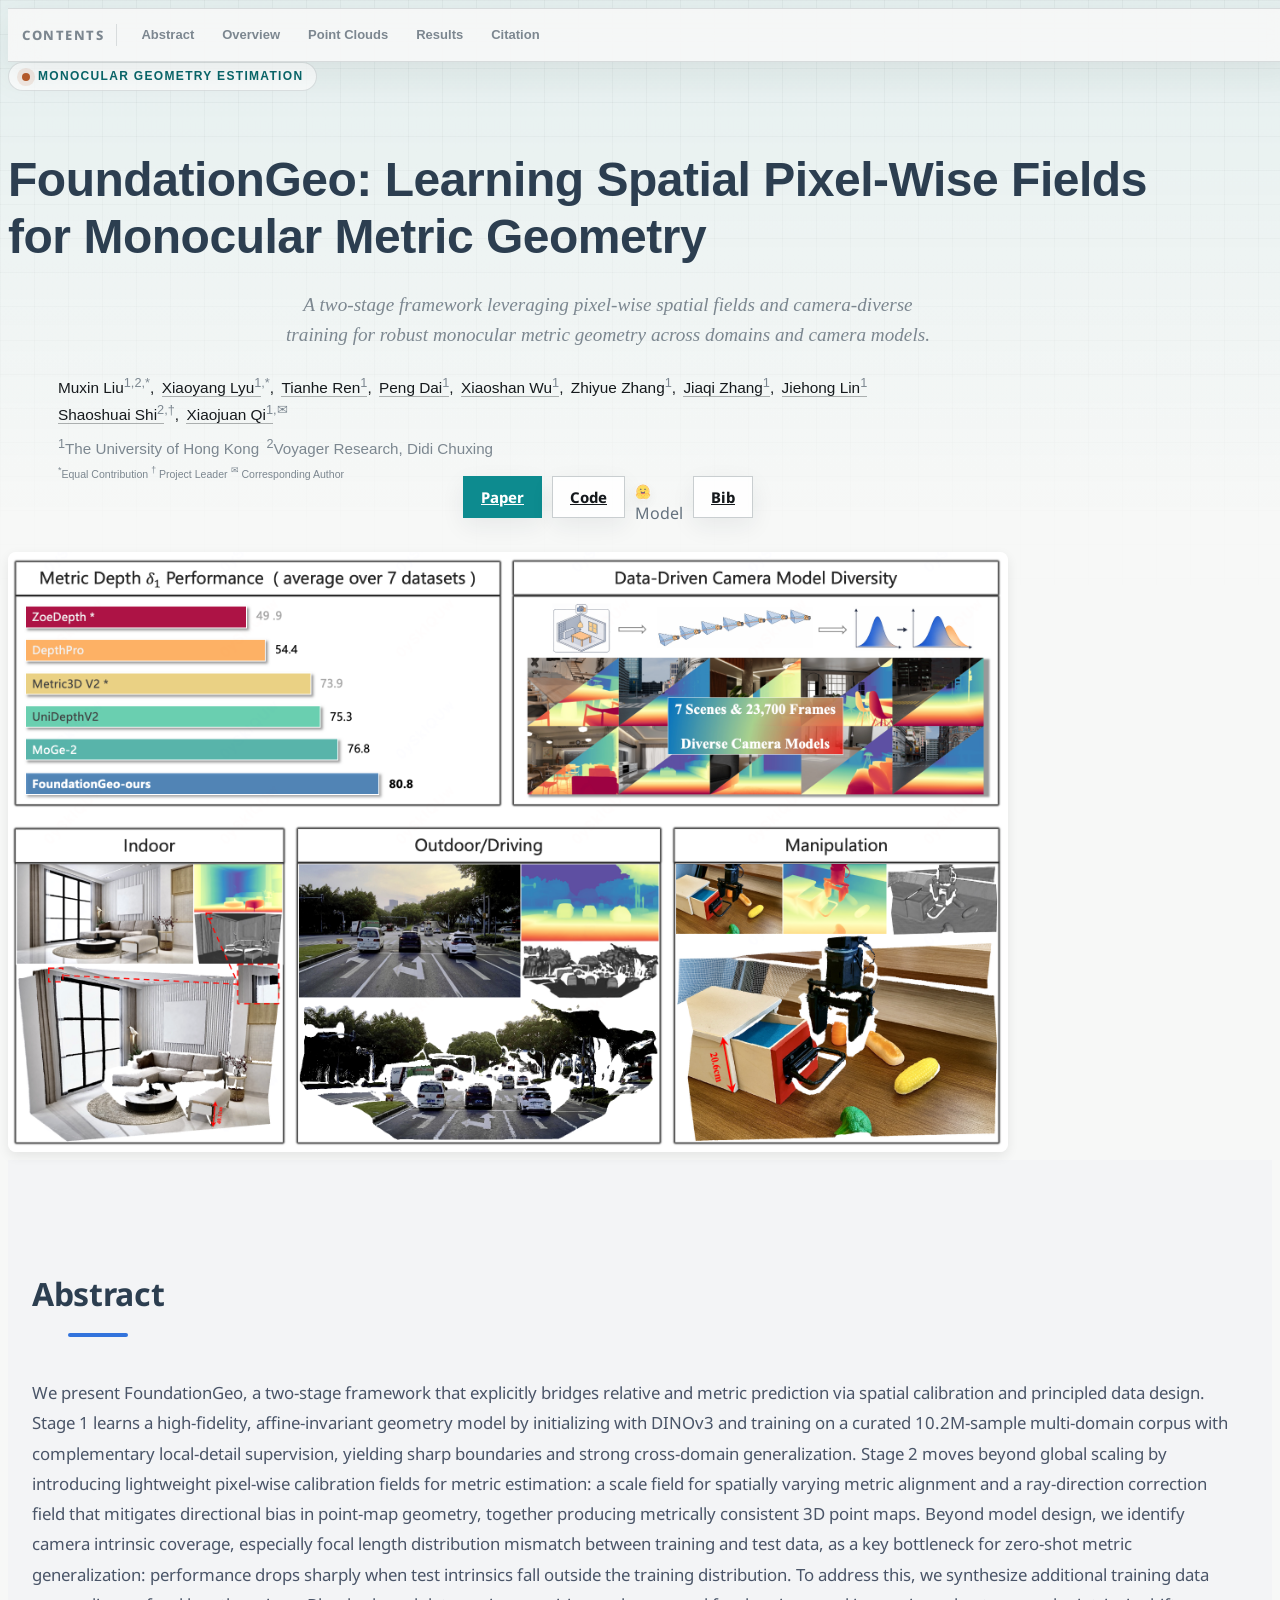
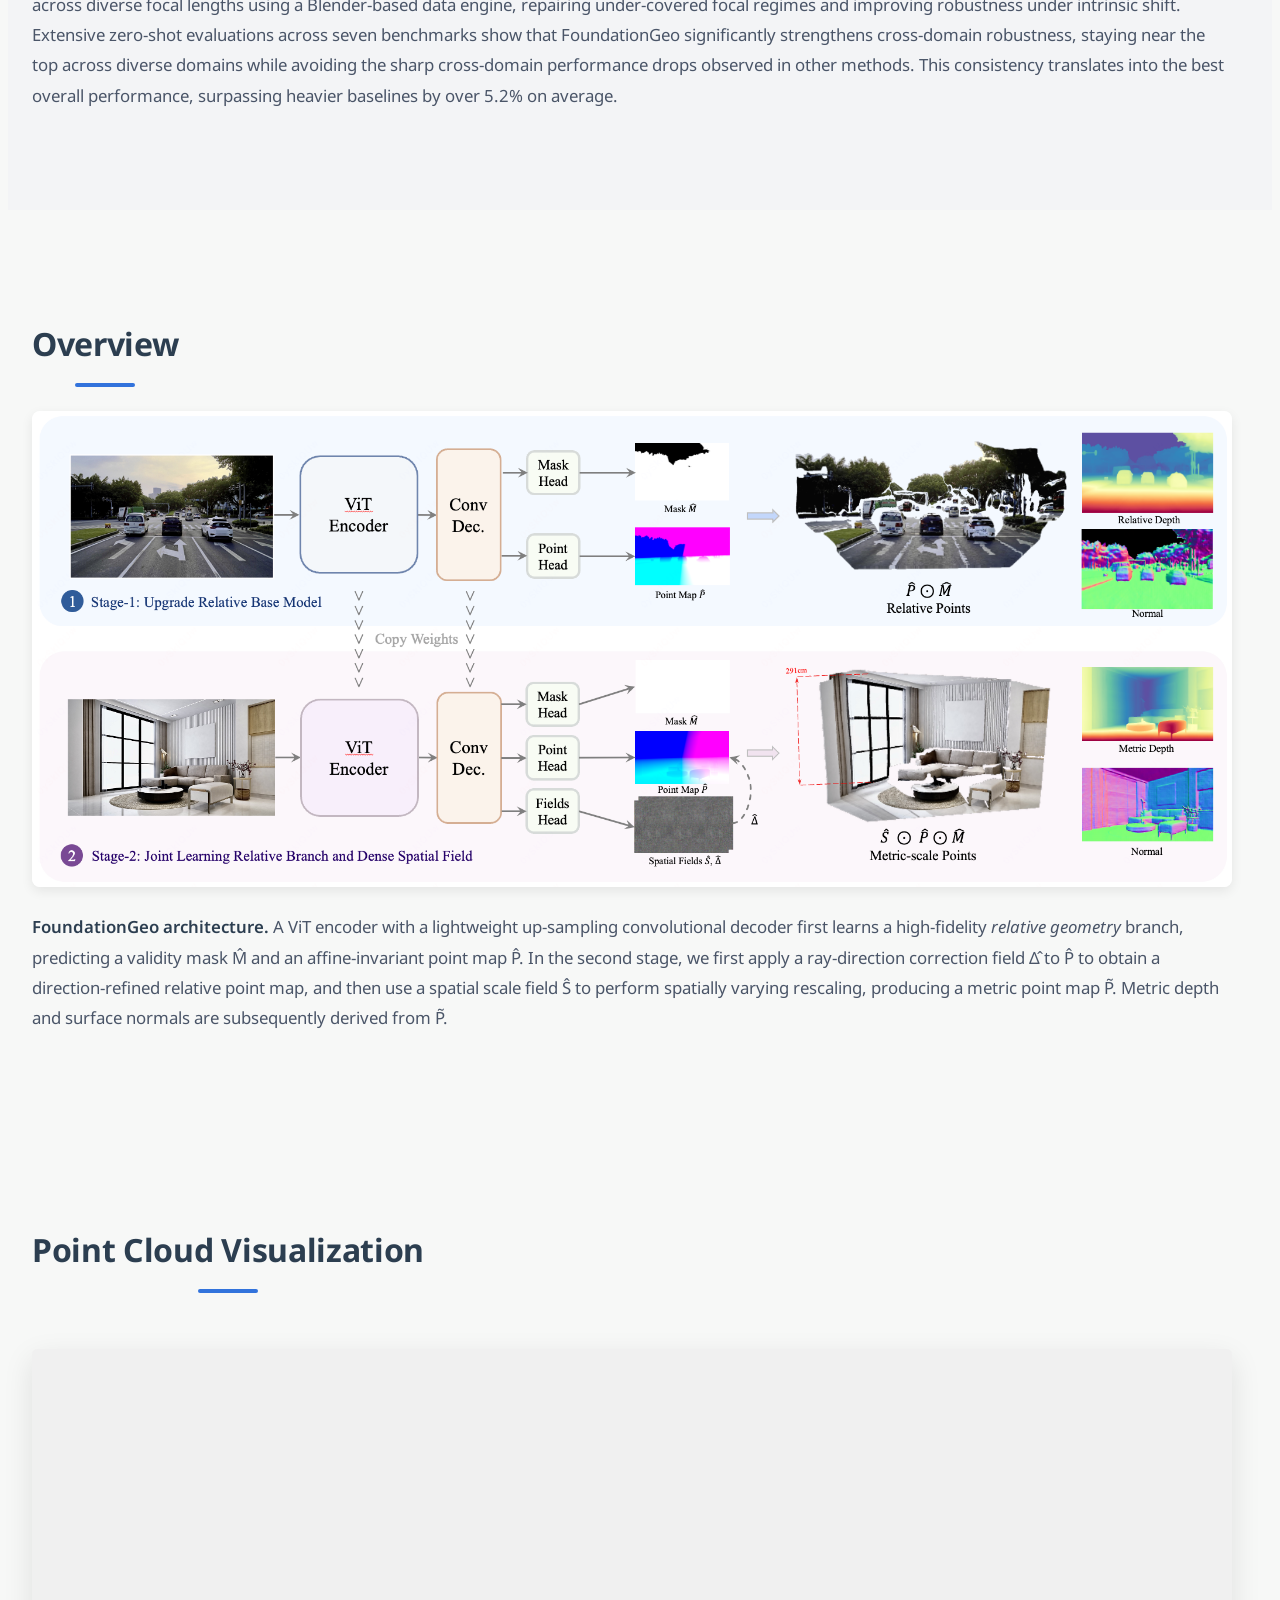
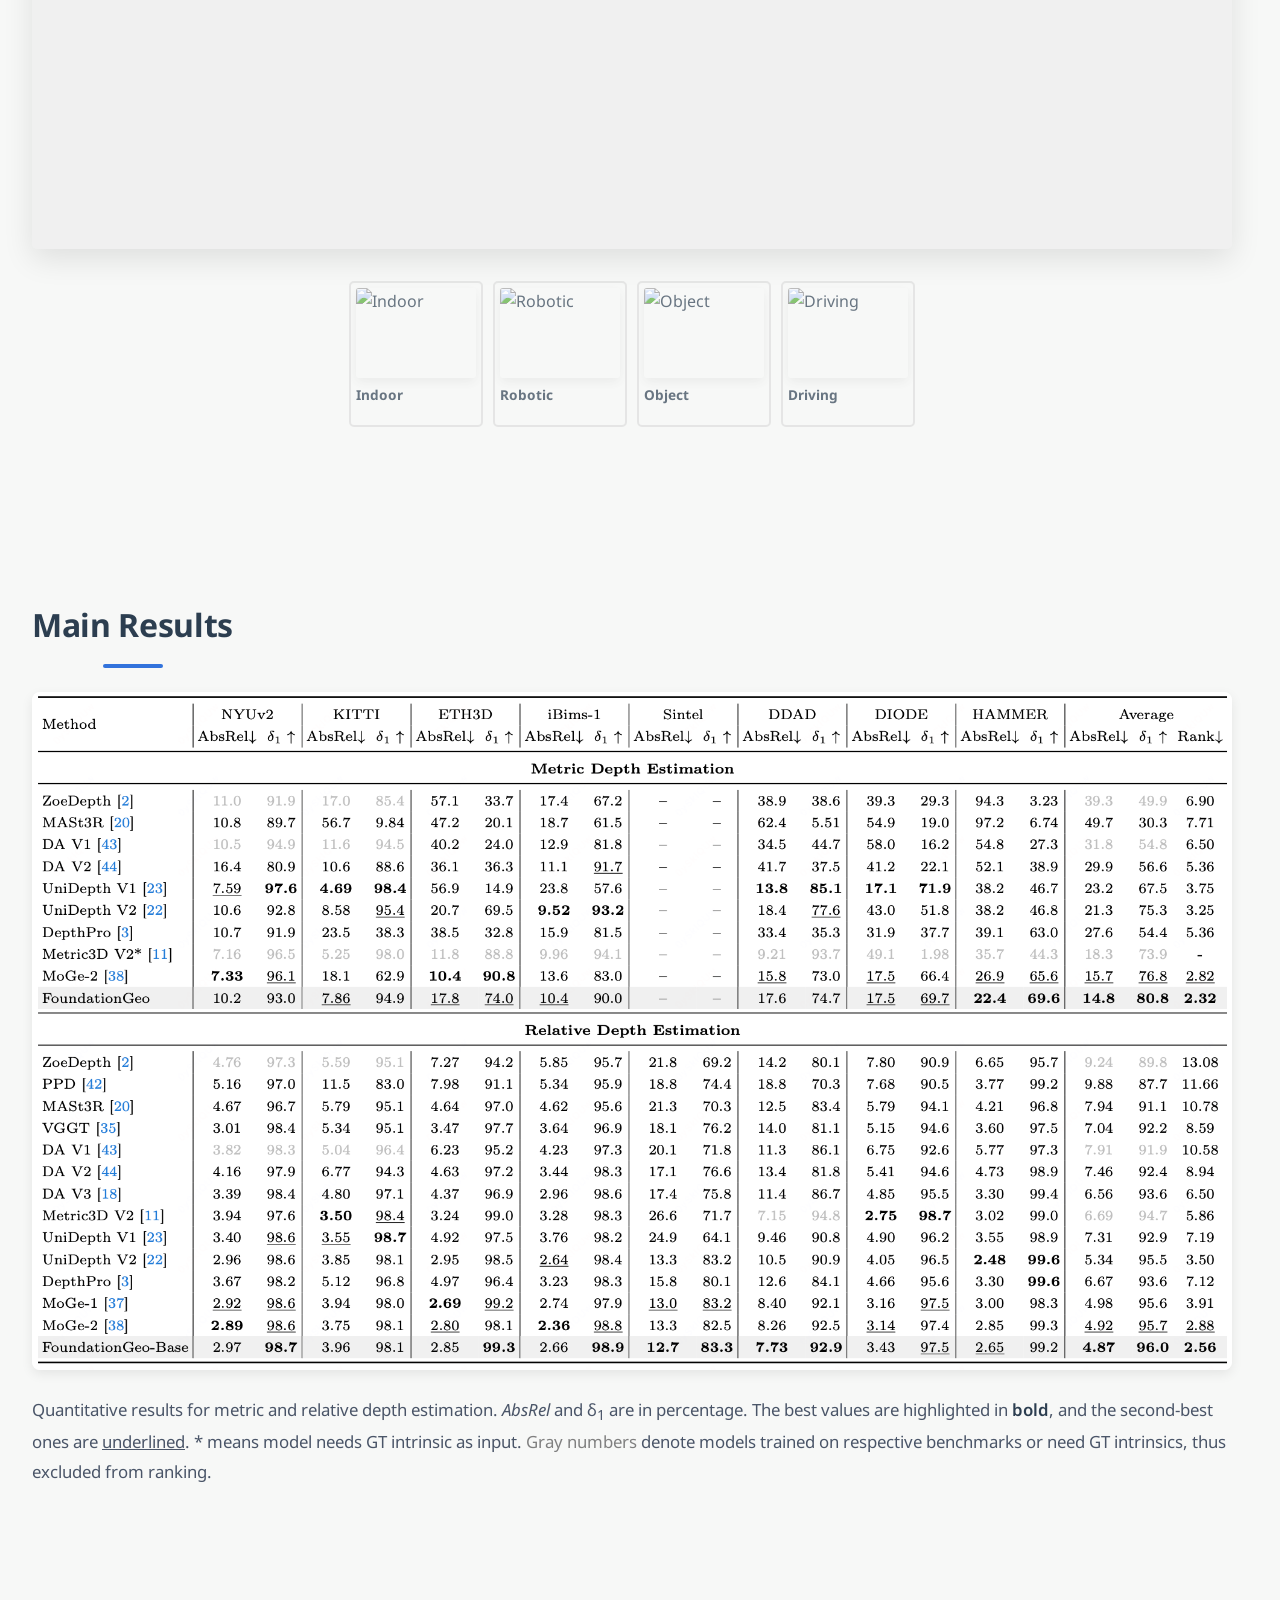
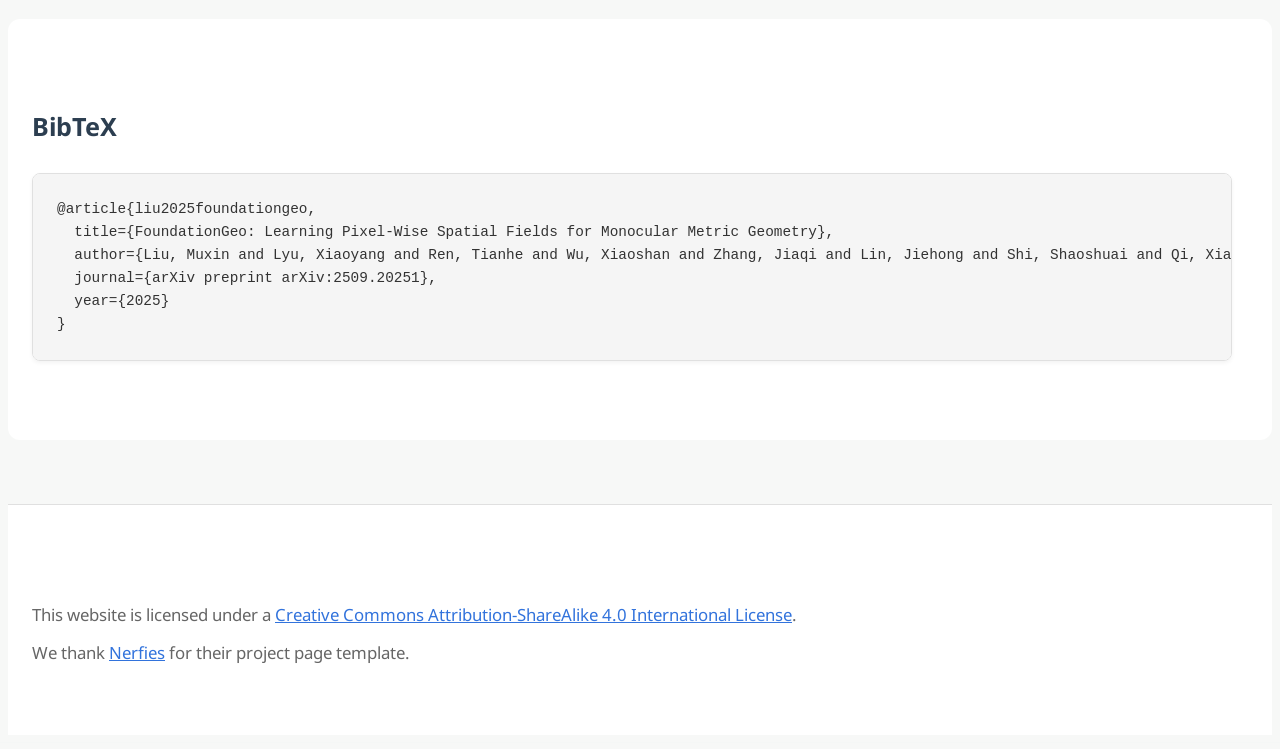
==== index.html @ 6b323109 "update" ====
<!DOCTYPE html>
<html>
<head>
  <meta charset="utf-8">
  <!-- Meta tags for social media banners, these should be filled in appropriatly as they are your "business card" -->
  <!-- Replace the content tag with appropriate information -->
  <meta name="description" content="A two-stage framework leveraging pixel-wise spatial fields and camera-diverse training for robust monocular metric geometry across domains and camera models.">
  <meta property="og:title" content="FoundationGeo: Learning Spatial Pixel-Wise Fields for Monocular Metric Geometry"/>
  <meta property="og:description" content="A two-stage framework leveraging pixel-wise spatial fields and camera-diverse training for robust monocular metric geometry across domains and camera models."/>
  <!-- Path to banner image, should be in the path listed below. Optimal dimenssions are 1200X630-->
  <meta property="og:image" content="static/images/Teaser.png" />
  <meta property="og:image:width" content="1200"/>
  <meta property="og:image:height" content="630"/>


  <meta name="twitter:title" content="FoundationGeo">
  <meta name="twitter:description" content="A two-stage framework leveraging pixel-wise spatial fields and camera-diverse training for robust monocular metric geometry across domains and camera models.">
  <!-- Path to banner image, should be in the path listed below. Optimal dimenssions are 1200X600-->
  <meta name="twitter:image" content="static/images/Teaser.png">
  <meta name="twitter:card" content="summary_large_image">
  <!-- Keywords for your paper to be indexed by-->
  <meta name="keywords" content="FoundationGeo, monocular metric geometry, metric depth, point map, spatial fields, 3D vision">
  <meta name="viewport" content="width=device-width, initial-scale=1">


  <title>FoundationGeo: Learning Spatial Pixel-Wise Fields for Monocular Metric Geometry</title>
  <!-- <link rel="icon" type="image/x-icon" href="static/images/favicon.ico"> -->
  <link href="https://fonts.googleapis.com/css?family=Google+Sans|Noto+Sans|Castoro"
  rel="stylesheet">

  <link rel="stylesheet" href="static/css/bulma.min.css">
  <link rel="stylesheet" href="static/css/bulma-carousel.min.css">
  <link rel="stylesheet" href="static/css/bulma-slider.min.css">
  <link rel="stylesheet" href="static/css/fontawesome.all.min.css">
  <link rel="stylesheet"
  href="https://cdn.jsdelivr.net/gh/jpswalsh/academicons@1/css/academicons.min.css">
  <link rel="stylesheet" href="static/css/index.css">

  <script src="https://ajax.googleapis.com/ajax/libs/jquery/3.5.1/jquery.min.js"></script>
  <script src="https://documentcloud.adobe.com/view-sdk/main.js"></script>
  <script defer src="static/js/fontawesome.all.min.js"></script>
  <script src="static/js/bulma-carousel.min.js"></script>
  <script src="static/js/bulma-slider.min.js"></script>
  <script src="https://cdnjs.cloudflare.com/ajax/libs/three.js/r128/three.min.js"></script>
  <script src="https://cdn.jsdelivr.net/npm/three@0.128.0/examples/js/loaders/PLYLoader.js"></script>
  <script src="https://cdn.jsdelivr.net/npm/three@0.128.0/examples/js/controls/OrbitControls.js"></script>
  <script src="static/js/index.js"></script>
</head>
<body>

  <nav class="toc" aria-label="Contents">
    <strong>Contents</strong>
    <a href="#abstract">Abstract</a>
    <a href="#overview">Overview</a>
    <a href="#pointclouds">Point Clouds</a>
    <a href="#results">Results</a>
    <a href="#BibTeX">Citation</a>
  </nav>


  <section class="hero">
    <div class="hero-body">
      <div class="container is-max-desktop">
        <div class="columns is-centered">
          <div class="column has-text-centered">
            <span class="venue-badge">Monocular Geometry Estimation</span>
            <h1 class="title is-1 publication-title">FoundationGeo: Learning Spatial Pixel-Wise Fields for Monocular Metric Geometry</h1>
            <p class="publication-tagline">A two-stage framework leveraging pixel-wise spatial fields and camera-diverse training for robust monocular metric geometry across domains and camera models.</p>
            <!-- <h1 class="title is-2 publication-title">[TPAMI]</h1> -->
            <div class="is-size-5 publication-authors">
              <!-- Paper authors -->
              <span class="author-block">
                Muxin Liu<sup>1,2</sup><sup>,*</sup>,
              </span>
              <span class="author-block">
                <a href="https://shawlyu.github.io" target="_blank">Xiaoyang Lyu<sup>1</sup></a><sup>,*</sup>,
              </span>
              <span class="author-block">
                <a href="https://rentainhe.github.io" target="_blank">Tianhe Ren<sup>1</sup></a>,
              </span>
              <span class="author-block">
                <a href="https://daipengwa.github.io" target="_blank">Peng Dai<sup>1</sup></a>,
              </span>
              <span class="author-block">
                <a href="https://scholar.google.com/citations?user=9nsSKpsAAAAJ&hl=en" target="_blank">Xiaoshan Wu<sup>1</sup></a>,
              </span>
              <span class="author-block">
                Zhiyue Zhang<sup>1</sup>,
              </span>
              <span class="author-block">
                <a href="https://scholar.google.com/citations?user=V1zSNIYAAAAJ&hl=en" target="_blank">Jiaqi Zhang<sup>1</sup></a>,
              </span>
              <span class="author-block">
                <a href="https://jiehonglin.github.io" target="_blank">Jiehong Lin<sup>1</sup></a>
              </span>
              <br>
              <span class="author-block">
                <a href="https://shishaoshuai.com" target="_blank">Shaoshuai Shi<sup>2</sup></a><sup>,†</sup>,
              </span>
              <span class="author-block">
                <a href="https://xjqi.github.io" target="_blank">Xiaojuan Qi<sup>1</sup></a><sup>,✉</sup>
              </span>
            </div>

            <div class="is-size-5 publication-authors publication-affiliations">
              <span class="author-block"><sup>1</sup>The University of Hong Kong</span>
              <span class="author-block"><sup>2</sup>Voyager Research, Didi Chuxing</span>
              <!-- <br>Conferance name and year</span> -->
              <span class="eql-cntrb"><small><br><sup>*</sup>Equal Contribution <sup>†</sup> Project Leader <sup>✉</sup> Corresponding Author </small></span>
            </div>
                  
            <!-- Arxiv PDF link -->
            <div class="column has-text-centered">
              <div class="publication-links">
                <span class="link-block">
                  <a href="FoundationGeo.pdf" target="_blank"
                  class="external-link button is-normal is-rounded paper-link">
                    <span class="icon">
                      <i class="fas fa-file-pdf"></i>
                    </span>
                    <span>Paper</span>
                  </a>
                </span>

                <span class="link-block">
                  <a href="https://github.com/mx-liu6/FoundationGeo" target="_blank"
                  class="external-link button is-normal is-rounded">
                    <span class="icon">
                      <i class="fab fa-github"></i>
                    </span>
                    <span>Code</span>
                  </a>
                </span>

                <span class="link-block">
                  <span class="external-link button is-normal is-rounded is-disabled" aria-disabled="true">
                    <span class="icon">
                      <img src="static/images/huggingface_logo-noborder.svg" alt="" aria-hidden="true">
                    </span>
                    <span>Model</span>
                  </span>
                </span>

                <span class="link-block">
                  <a href="#BibTeX"
                  class="external-link button is-normal is-rounded">
                    <span class="icon">
                      <i class="fas fa-quote-right"></i>
                    </span>
                    <span>Bib</span>
                  </a>
                </span>
              </div>
            </div>
            
            <!-- Teaser Image -->
            <div style="margin-top: 1.5rem;">
              <img src="static/images/Teaser.png" alt="FoundationGeo Teaser" style="width: 100%; max-width: 1000px; margin: 0 auto;"/>
            </div>
          </div>
        </div>
      </div>
    </div>
</section>


<!-- Teaser video-->
<!--
<section class="hero teaser">
  <div class="container is-max-desktop">
    <div class="hero-body">
      <video poster="" id="tree" autoplay controls muted loop height="100%">
        <source src="static/videos/banner_video.mp4"
        type="video/mp4">
      </video>
      <h2 class="subtitle has-text-centered">
        Aliquam vitae elit ullamcorper tellus egestas pellentesque. Ut lacus tellus, maximus vel lectus at, placerat pretium mi. Maecenas dignissim tincidunt vestibulum. Sed consequat hendrerit nisl ut maximus. 
      </h2>
    </div>
  </div>
</section>
-->



<!-- Paper abstract -->
<section class="section hero is-light" id="abstract">
  <div class="container is-max-desktop">
    <div class="columns is-centered has-text-centered">
      <div class="column is-four-fifths">
        <h2 class="title is-3">Abstract</h2>
        <div class="content has-text-justified">
          <p>
          We present FoundationGeo, a two-stage framework that explicitly bridges relative and metric prediction via spatial calibration and principled data design. Stage 1 learns a high-fidelity, affine-invariant geometry model by initializing with DINOv3 and training on a curated 10.2M-sample multi-domain corpus with complementary local-detail supervision, yielding sharp boundaries and strong cross-domain generalization. Stage 2 moves beyond global scaling by introducing lightweight pixel-wise calibration fields for metric estimation: a scale field for spatially varying metric alignment and a ray-direction correction field that mitigates directional bias in point-map geometry, together producing metrically consistent 3D point maps. Beyond model design, we identify camera intrinsic coverage, especially focal length distribution mismatch between training and test data, as a key bottleneck for zero-shot metric generalization: performance drops sharply when test intrinsics fall outside the training distribution. To address this, we synthesize additional training data across diverse focal lengths using a Blender-based data engine, repairing under-covered focal regimes and improving robustness under intrinsic shift. Extensive zero-shot evaluations across seven benchmarks show that FoundationGeo significantly strengthens cross-domain robustness, staying near the top across diverse domains while avoiding the sharp cross-domain performance drops observed in other methods. This consistency translates into the best overall performance, surpassing heavier baselines by over 5.2% on average.
          </p>
        </div>
      </div>
    </div>
  </div>
</section>
<!-- End paper abstract -->

<!-- Overview -->
<section class="section hero" id="overview">
  <div class="container is-max-desktop">
    <div class="columns is-centered has-text-centered">
      <div class="column is-full">
        <h2 class="title is-3">Overview</h2>
        <img src="static/images/Structure.png" alt="Structure of FoundationGeo" style="width: 100%; max-width: 1200px;"/>
        <div class="content has-text-justified">
          <p>
            <b>FoundationGeo architecture.</b> A ViT encoder with a lightweight up-sampling convolutional decoder first learns a high-fidelity <i>relative geometry</i> branch, predicting a validity mask M̂ and an affine-invariant point map P̂. In the second stage, we first apply a ray-direction correction field Δ̂ to P̂ to obtain a direction-refined relative point map, and then use a spatial scale field Ŝ to perform spatially varying rescaling, producing a metric point map P̃. Metric depth and surface normals are subsequently derived from P̃.
          </p>
        </div>
      </div>
    </div>
  </div>
</section>
<!-- End Overview -->

<!-- Point Cloud Visualization -->
<section class="section" id="pointclouds">
  <div class="container is-max-desktop">
    <div class="columns is-centered has-text-centered">
      <div class="column is-full">
        <h2 class="title is-3">Point Cloud Visualization</h2>
        
        <!-- Main point cloud display -->
        <div style="margin-top: 2rem; margin-bottom: 2rem;">
          <div id="pointcloud-container-main" class="pointcloud-container" data-ply-path="static/pointclouds/indoor.ply" style="height: 500px; border-radius: 5px; background-color: #f0f0f0; position: relative; overflow: hidden; margin: 0 auto; max-width: 1200px;"></div>
        </div>
        
        <!-- Thumbnail selection -->
        <div class="columns is-centered" style="margin-top: 1rem;">
          <div class="column is-narrow">
            <div class="pointcloud-thumbnails" style="display: flex; gap: 10px; justify-content: center; flex-wrap: wrap;">
              <div class="thumbnail-item" data-ply="static/pointclouds/indoor.ply" data-name="Indoor" style="cursor: pointer; border: 2px solid #ddd; border-radius: 5px; padding: 5px; transition: all 0.3s;">
                <img src="static/images/indoor.jpg" alt="Indoor" style="width: 120px; height: 90px; object-fit: cover; border-radius: 3px; display: block;">
                <p class="has-text-centered mt-1" style="font-size: 0.85rem; margin-top: 5px;"><strong>Indoor</strong></p>
              </div>
              <div class="thumbnail-item" data-ply="static/pointclouds/robotic.ply" data-name="Robotic" style="cursor: pointer; border: 2px solid #ddd; border-radius: 5px; padding: 5px; transition: all 0.3s;">
                <img src="static/images/robotic.jpg" alt="Robotic" style="width: 120px; height: 90px; object-fit: cover; border-radius: 3px; display: block;">
                <p class="has-text-centered mt-1" style="font-size: 0.85rem; margin-top: 5px;"><strong>Robotic</strong></p>
              </div>
              <div class="thumbnail-item" data-ply="static/pointclouds/object.ply" data-name="Object" style="cursor: pointer; border: 2px solid #ddd; border-radius: 5px; padding: 5px; transition: all 0.3s;">
                <img src="static/images/object.jpg" alt="Object" style="width: 120px; height: 90px; object-fit: cover; border-radius: 3px; display: block;">
                <p class="has-text-centered mt-1" style="font-size: 0.85rem; margin-top: 5px;"><strong>Object</strong></p>
              </div>
              <div class="thumbnail-item" data-ply="static/pointclouds/driving.ply" data-name="Driving" style="cursor: pointer; border: 2px solid #ddd; border-radius: 5px; padding: 5px; transition: all 0.3s;">
                <img src="static/images/driving.png" alt="Driving" style="width: 120px; height: 90px; object-fit: cover; border-radius: 3px; display: block;">
                <p class="has-text-centered mt-1" style="font-size: 0.85rem; margin-top: 5px;"><strong>Driving</strong></p>
              </div>
            </div>
          </div>
        </div>
      </div>
    </div>
  </div>
</section>
<!-- End Point Cloud Visualization -->



<!-- Main Results -->
<section class="section hero" id="results">
  <div class="container is-max-desktop">
    <div class="columns is-centered has-text-centered">
      <div class="column is-full">
        <h2 class="title is-3">Main Results</h2>
        <img src="static/images/Performance.png" alt="Results" style="max-width: 1800px; width: 100%; height: auto;"/>
        <div class="content has-text-justified">
          <p>
            Quantitative results for metric and relative depth estimation. <i>AbsRel</i> and δ<sub>1</sub> are in percentage. The best values are highlighted in <b>bold</b>, and the second-best ones are <u>underlined</u>. * means model needs GT intrinsic as input. <span style="color: #808080;">Gray numbers</span> denote models trained on respective benchmarks or need GT intrinsics, thus excluded from ranking.
          </p>
        </div>
      </div>
    </div>
  </div>
</section>
<!-- Main Results -->


<!-- DiST-T video -->


<!-- <section class="section hero">
  <div class="container">
    <div class="columns is-centered has-text-centered">
      <div class="column is-four-fifths">
        <h2 class="title is-3">DiST-T: Zero-shot on Waymo</h2>
        <video poster="" id="video1" autoplay controls muted loop height="100%">
          <source src="static/videos/DiST_T_zs_waymo.mp4"
          type="video/mp4">
        </video>
        <div class="content has-text-justified">
          <p> The number of cameras and their installation positions in the Waymo dataset, as well as the image resolutions, are quite different from those in nuScenes.
          </p>
        </div>
      </div>
    </div>
  </div>
</section> -->



<!-- Paper poster -->
<!--
<section class="hero is-small is-light">
  <div class="hero-body">
    <div class="container">
      <h2 class="title">Poster</h2>

      <iframe  src="static/pdfs/sample.pdf" width="100%" height="550">
          </iframe>
        
      </div>
    </div>
  </section>
-->


<!--BibTex citation -->
<section class="section" id="BibTeX">
  <div class="container is-max-desktop content">
    <h2 class="title">BibTeX</h2>
    <pre><code>@article{liu2025foundationgeo,
  title={FoundationGeo: Learning Pixel-Wise Spatial Fields for Monocular Metric Geometry},
  author={Liu, Muxin and Lyu, Xiaoyang and Ren, Tianhe and Wu, Xiaoshan and Zhang, Jiaqi and Lin, Jiehong and Shi, Shaoshuai and Qi, Xiaojuan},
  journal={arXiv preprint arXiv:2509.20251},
  year={2025}
}</code></pre>
  </div>
</section>
<!--End BibTex citation -->

<footer class="footer">
  <div class="container">
    <div class="columns is-centered">
      <div class="column is-8">
        <div class="content has-text-centered">
          <!-- Icons -->
          <div style="margin-bottom: 1rem;">
            <a href="FoundationGeo.pdf" target="_blank" style="margin-right: 1rem; display: inline-block;">
              <i class="fas fa-file-pdf" style="font-size: 2rem; color: #000;"></i>
            </a>
            <a href="https://github.com/mx-liu6/FoundationGeo" target="_blank" style="display: inline-block;">
              <i class="fab fa-github" style="font-size: 2rem; color: #000;"></i>
            </a>
          </div>
          
          <!-- Text -->
          <p style="color: #666; margin-bottom: 0.5rem;">
            This website is licensed under a <a rel="license" href="http://creativecommons.org/licenses/by-sa/4.0/" target="_blank" style="color: #3273dc;">Creative Commons Attribution-ShareAlike 4.0 International License</a>.
          </p>
          <p style="color: #666; margin-top: 0.5rem;">
            We thank <a href="https://nerfies.github.io" target="_blank" style="color: #3273dc;">Nerfies</a> for their project page template.
          </p>
        </div>
      </div>
    </div>
  </div>
</footer>

  </body>
  </html>
---- static/css/index.css ----
/* Global Style */
* {
  scroll-behavior: smooth;
}

html {
  scroll-padding-top: 18px;
}

body {
  font-family: 'Noto Sans', sans-serif;
  background:
    linear-gradient(180deg, rgba(13, 139, 143, 0.08), transparent 520px),
    #f7f8f7;
  line-height: 1.7;
  color: #2c3e50;
}

body::before {
  content: "";
  position: fixed;
  inset: 0;
  pointer-events: none;
  background-image:
    linear-gradient(rgba(21, 25, 28, 0.035) 1px, transparent 1px),
    linear-gradient(90deg, rgba(21, 25, 28, 0.035) 1px, transparent 1px);
  background-size: 34px 34px;
  -webkit-mask-image: linear-gradient(180deg, black, transparent 620px);
  mask-image: linear-gradient(180deg, black, transparent 620px);
}

.toc {
  position: fixed;
  top: 36%;
  left: max(18px, calc(50% - 930px));
  transform: translateY(-50%);
  z-index: 30;
  width: 236px;
  padding: 18px;
  border: 1px solid rgba(37, 56, 65, 0.14);
  border-radius: 8px;
  background: rgba(247, 248, 247, 0.88);
  backdrop-filter: blur(14px);
  box-shadow: 0 12px 36px rgba(24, 45, 55, 0.08);
  transition: transform 0.22s ease, box-shadow 0.22s ease;
}

.toc:hover {
  transform: translateY(-50%) translateX(4px);
  box-shadow: 0 16px 42px rgba(24, 45, 55, 0.12);
}

.toc strong {
  display: block;
  color: #7c8790;
  font-size: 13px;
  font-weight: 800;
  text-transform: uppercase;
  letter-spacing: 0.12em;
  margin-bottom: 8px;
  padding-bottom: 8px;
  border-bottom: 1px solid rgba(37, 56, 65, 0.14);
  white-space: nowrap;
}

.toc a {
  display: block;
  padding: 7px 10px;
  border: 0;
  border-radius: 6px;
  color: #7c8790;
  font-family: 'Google Sans', sans-serif;
  font-size: 13px;
  font-weight: 650;
  line-height: 1.35;
  text-decoration: none;
  transition: transform 0.18s ease, background 0.18s ease, color 0.18s ease;
}

.toc a:hover {
  color: #09666a;
  background: rgba(13, 139, 143, 0.1);
  transform: translateX(6px);
}

/* Hero Area Enhancement */
.hero {
  background: transparent;
}

.hero-body {
  position: relative;
}

.hero.is-light {
  background: #f3f4f6;
}

/* Title Style */
.venue-badge {
    display: inline-flex;
    align-items: center;
    justify-content: center;
    gap: 8px;
    width: fit-content;
    max-width: 100%;
    margin-bottom: 1.25rem;
    padding: 6px 13px;
    border: 1px solid rgba(37, 56, 65, 0.14);
    border-radius: 999px;
    background: rgba(255, 255, 255, 0.72);
    color: #09666a;
    font-family: 'Google Sans', sans-serif;
    font-size: 12px;
    font-weight: 800;
    letter-spacing: 0.11em;
    line-height: 1.2;
    text-transform: uppercase;
    white-space: nowrap;
}

.venue-badge::before {
    content: "";
    width: 8px;
    height: 8px;
    border-radius: 50%;
    background: #b85b2b;
    box-shadow: 0 0 0 5px rgba(184, 91, 43, 0.12);
}

.publication-title {
    font-family: 'Google Sans', sans-serif;
    font-weight: 700;
    letter-spacing: -0.02em;
    color: #000000;
    margin-bottom: 0.8rem;
    line-height: 1.2;
}

.publication-tagline {
  display: block;
  max-width: 760px;
  margin: 0 auto 1.5rem;
  padding: 0 0.5rem;
  color: #7c8790;
  font-family: Georgia, 'Times New Roman', serif;
  font-size: clamp(1rem, 1.8vw, 1.2rem);
  font-style: italic;
  line-height: 1.55;
  text-align: center;
  text-wrap: balance;
}

/* Author Style */
.publication-authors {
    font-family: 'Google Sans', sans-serif;
    color: #15191c;
    max-width: 1100px;
    margin: 0 auto;
    font-size: 0.96rem;
    line-height: 1.55;
}

.publication-authors a {
   color: inherit !important;
   transition: all 0.3s ease;
   text-decoration: none;
   border-bottom: 1px solid rgba(21, 25, 28, 0.32);
}

.publication-authors a:hover {
    border-bottom-color: currentColor;
    transform: translateY(-1px);
}

.publication-authors sup,
.publication-affiliations {
  color: #7c8790;
}

.publication-affiliations .author-block {
  color: #7c8790;
}

.publication-affiliations {
  margin-top: 8px;
  font-size: 0.95rem;
  line-height: 1.55;
}

.eql-cntrb {
  font-size: 0.9rem;
  line-height: 1.55;
}

.author-block {
  display: inline-block;
  margin-right: 0.2em;
}

/* Button Style Enhancement */
.publication-links {
  display: flex;
  flex-wrap: wrap;
  justify-content: center;
  gap: 10px;
}

.link-block {
  margin: 0;
  display: inline-block;
}

.link-block a {
    min-height: 42px;
    padding: 10px 17px;
    margin-top: 5px;
    margin-bottom: 5px;
    transition: all 0.18s ease;
    box-shadow: 0 8px 24px rgba(24, 45, 55, 0.07);
    border: 1px solid rgba(37, 56, 65, 0.24);
    background: rgba(255, 255, 255, 0.82);
    color: #15191c;
    font-weight: 750;
    font-size: 0.93rem;
    letter-spacing: 0;
    gap: 8px;
}

.link-block a:hover {
    color: #15191c;
    transform: translateY(-1px);
    border-color: rgba(37, 56, 65, 0.24);
    box-shadow: 0 12px 28px rgba(24, 45, 55, 0.11);
}

.link-block a:active {
    transform: translateY(0);
    box-shadow: 0 6px 16px rgba(24, 45, 55, 0.08);
}

.link-block a.paper-link {
    background: #0d8b8f;
    border-color: #0d8b8f;
    color: #ffffff;
}

.link-block a.paper-link:hover {
    background: #09666a;
    border-color: #09666a;
    color: #ffffff;
}

.link-block .button.is-disabled {
  cursor: default;
  opacity: 0.72;
  pointer-events: none;
}

.link-block .icon img {
  width: 1em;
  height: 1em;
  display: block;
}

/* Content Card Style */
.section {
  padding: 4rem 1.5rem;
}

.section.hero {
  padding: 5rem 1.5rem;
}

.container.is-max-desktop {
  max-width: 1200px;
}

/* Image Auto-Resize */
.publication-banner img,
.section img,
.hero img {
  border-radius: 8px;
  box-shadow: 0 4px 12px rgba(0,0,0,0.08);
  transition: all 0.3s ease;
}

.section img:hover,
.publication-banner img:hover,
.hero img:hover {
  transform: translateY(-4px);
  box-shadow: 0 8px 20px rgba(0,0,0,0.12);
}

/* Title Style */
.title {
  font-weight: 700;
  letter-spacing: -0.01em;
  color: #2c3e50;
  margin-bottom: 1.5rem;
}

.title.is-1 {
  font-size: 3rem;
}

.title.is-3 {
  font-size: 2rem;
  position: relative;
  padding-bottom: 1rem;
  display: inline-block;
}

.title.is-3::after {
  content: '';
  position: absolute;
  bottom: 0;
  left: 50%;
  transform: translateX(-50%);
  width: 60px;
  height: 4px;
  background: #3273dc;
  border-radius: 2px;
}

.has-text-centered .title.is-3 {
  display: inline-block;
}

/* Content Area */
.content {
  font-size: 1.05rem;
  line-height: 1.8;
  color: #4a5568;
}

.content p {
  margin-bottom: 1.2rem;
}

.content b {
  color: #2c3e50;
  font-weight: 600;
}

/* Video Style */
.publication-video {
    position: relative;
    width: 100%;
    height: 0;
    padding-bottom: 56.25%;
    overflow: hidden;
    border-radius: 12px !important;
    box-shadow: 0 10px 30px rgba(0,0,0,0.1);
}

.publication-video iframe {
    position: absolute;
    top: 0;
    left: 0;
    width: 100%;
    height: 100%;
}

.publication-banner video {
  position: relative;
  left: auto;
  top: auto;
  transform: none;
  object-fit: fit;
  border-radius: 12px;
  box-shadow: 0 10px 30px rgba(0,0,0,0.1);
}

/* Carousel Style */
.results-carousel {
  overflow: hidden;
  border-radius: 12px;
}

.results-carousel .item {
  margin: 5px;
  overflow: hidden;
  padding: 20px;
  font-size: 0;
  display: flex;
  justify-content: center;
  align-items: center;
}

.results-carousel video {
  margin: 0;
  max-width: 70%;
  height: auto;
  display: block;
  border-radius: 8px;
}

.slider-pagination .slider-page {
  background: #000000;
}

/* Other Style */
.dnerf {
  font-variant: small-caps;
}

.teaser .hero-body {
  padding-top: 0;
  padding-bottom: 3rem;
}

.teaser {
  font-family: 'Google Sans', sans-serif;
}

.publication-venue {
    color: #555;
    width: fit-content;
    font-weight: bold;
}

.publication-awards {
    color: #ff3860;
    width: fit-content;
    font-weight: bolder;
}

.eql-cntrb { 
  font-size: smaller;
}

/* Point Cloud Thumbnail Style */
.thumbnail-item {
  opacity: 0.7;
  transition: all 0.3s cubic-bezier(0.4, 0, 0.2, 1);
  border-radius: 8px;
  overflow: hidden;
}

.thumbnail-item:hover {
  transform: scale(1.08) translateY(-4px);
  opacity: 1;
  box-shadow: 0 8px 20px rgba(0,0,0,0.15);
}

.thumbnail-item img {
  pointer-events: none;
  transition: transform 0.3s ease;
}

.thumbnail-item:hover img {
  transform: scale(1.05);
}

/* Point Cloud Container Style */
.pointcloud-container {
  box-shadow: 0 10px 30px rgba(0,0,0,0.1);
  transition: all 0.3s ease;
}

.pointcloud-container:hover {
  box-shadow: 0 15px 40px rgba(0,0,0,0.15);
}

/* BibTeX Area */
#BibTeX {
  background: #ffffff;
  border-radius: 12px;
  margin: 2rem 0;
}

#BibTeX pre {
  background: #f5f5f5;
  color: #333;
  padding: 1.5rem;
  border-radius: 8px;
  overflow-x: auto;
  box-shadow: 0 2px 4px rgba(0,0,0,0.05);
  font-size: 0.9rem;
  line-height: 1.6;
  border: 1px solid #e0e0e0;
}

#BibTeX code {
  color: #333;
  font-family: 'Courier New', monospace;
}

/* Footer Style */
.footer {
  background: #ffffff;
  color: #666;
  padding: 3rem 1.5rem;
  margin-top: 4rem;
  border-top: 1px solid #e0e0e0;
}

.footer .icon-link {
    font-size: 25px;
    color: #000;
    transition: all 0.3s ease;
}

.footer .icon-link:hover {
    color: #3273dc;
    transform: translateY(-3px);
}

.footer a {
  color: #3273dc;
  transition: color 0.3s ease;
}

.footer a:hover {
  color: #2366d1;
}

/* Responsive Design */
@media (max-width: 768px) {
  .publication-title {
    font-size: 2rem;
  }
  
  .title.is-3 {
    font-size: 1.5rem;
  }
  
  .section {
    padding: 2.5rem 1rem;
  }
  
  .link-block {
    display: block;
    margin: 0.5rem 0;
  }
  
  .link-block a {
    width: 100%;
  }
}

@media (max-width: 1720px) {
  .toc {
    position: sticky;
    top: 0;
    left: 0;
    transform: none;
    width: 100%;
    padding: 10px 14px;
    border-left: 0;
    border-right: 0;
    border-radius: 0;
    overflow-x: auto;
    white-space: nowrap;
  }

  .toc strong {
    display: inline-block;
    margin: 0 10px 0 0;
    padding: 0 12px 0 0;
    border-right: 1px solid rgba(37, 56, 65, 0.14);
    border-bottom: 0;
    vertical-align: middle;
  }

  .toc a {
    display: inline-block;
    margin-right: 4px;
    vertical-align: middle;
  }
}

@media (max-width: 768px) {
  .venue-badge {
    font-size: 11px;
    white-space: normal;
    text-align: center;
  }

  .publication-tagline {
    max-width: 92%;
    font-size: 1rem;
    line-height: 1.6;
  }
}

/* Animation Effect */
@keyframes fadeInUp {
  from {
    opacity: 0;
    transform: translateY(20px);
  }
  to {
    opacity: 1;
    transform: translateY(0);
  }
}


.section > .container {
  animation: fadeInUp 0.6s ease-out;
}

/* Scroll Bar Style */
::-webkit-scrollbar {
  width: 10px;
}

::-webkit-scrollbar-track {
  background: #f1f1f1;
}

::-webkit-scrollbar-thumb {
  background: #c0c0c0;
  border-radius: 5px;
}

::-webkit-scrollbar-thumb:hover {
  background: #a0a0a0;
}
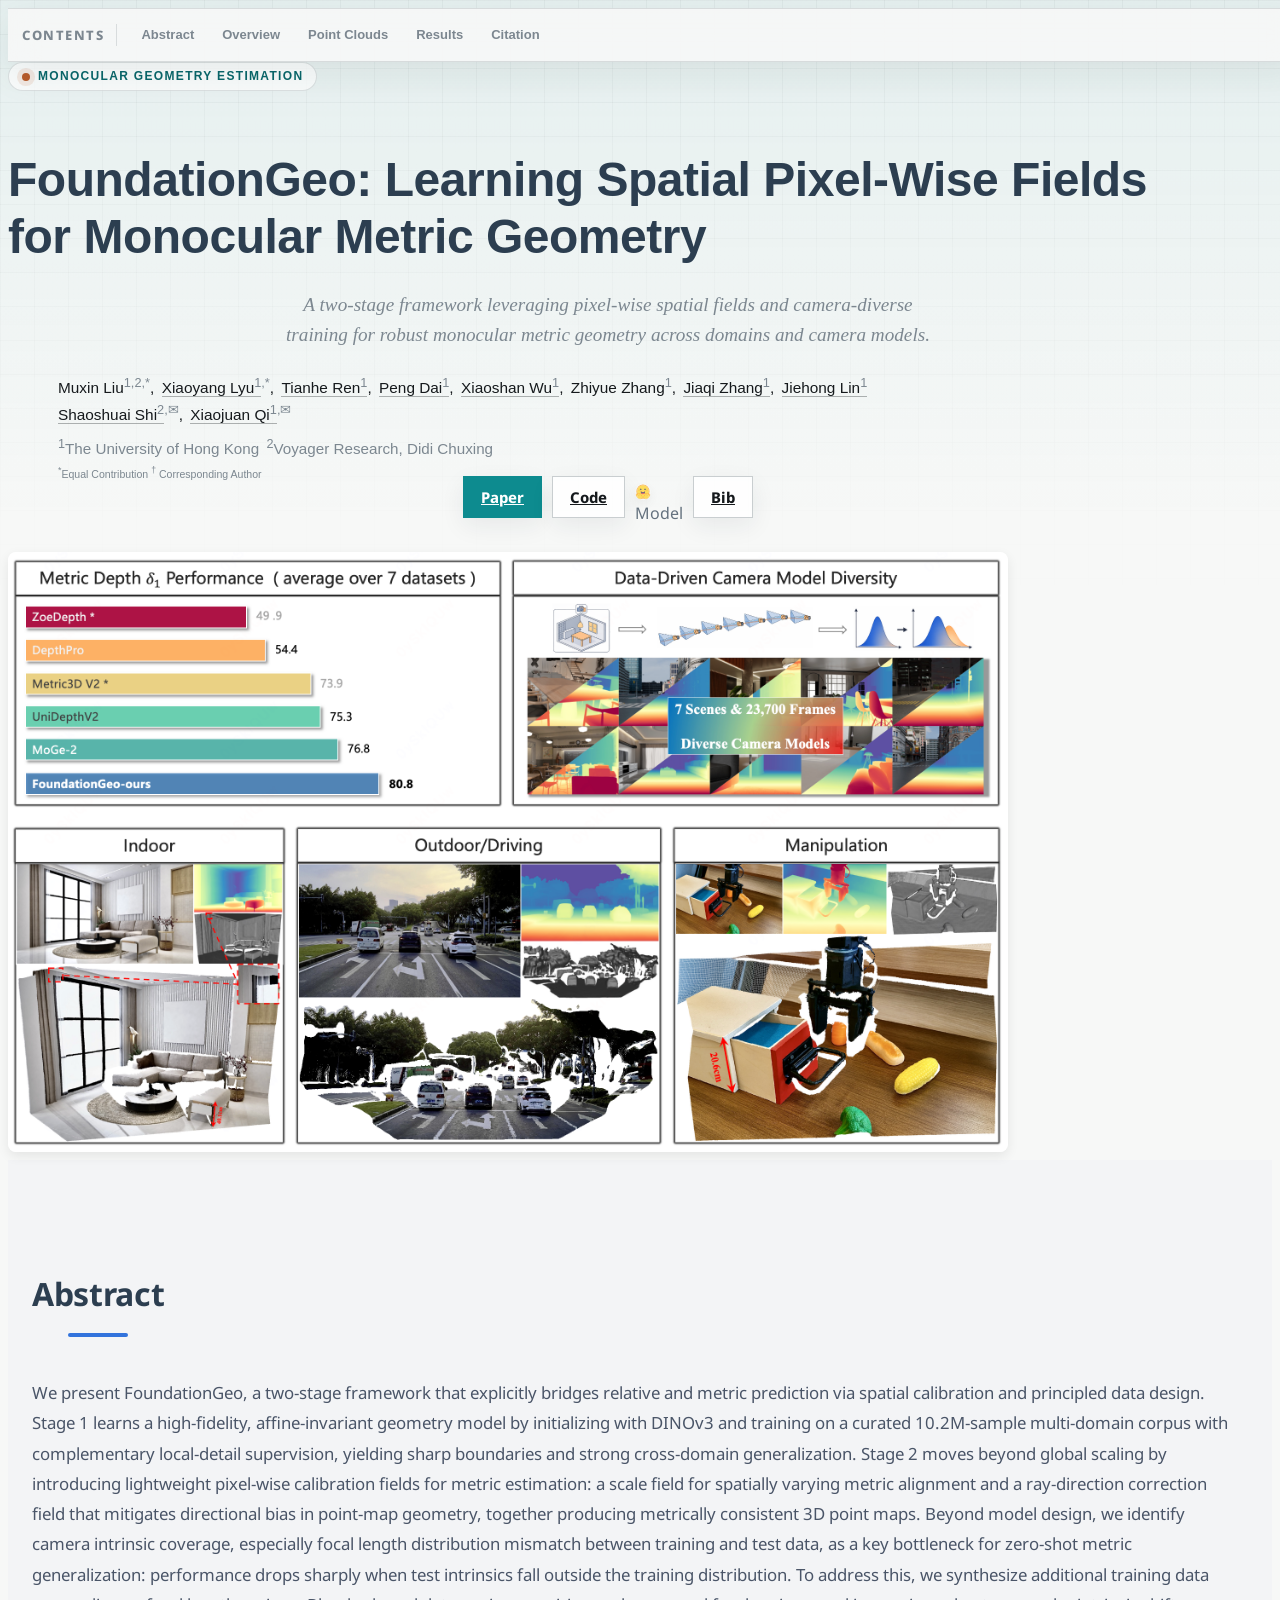
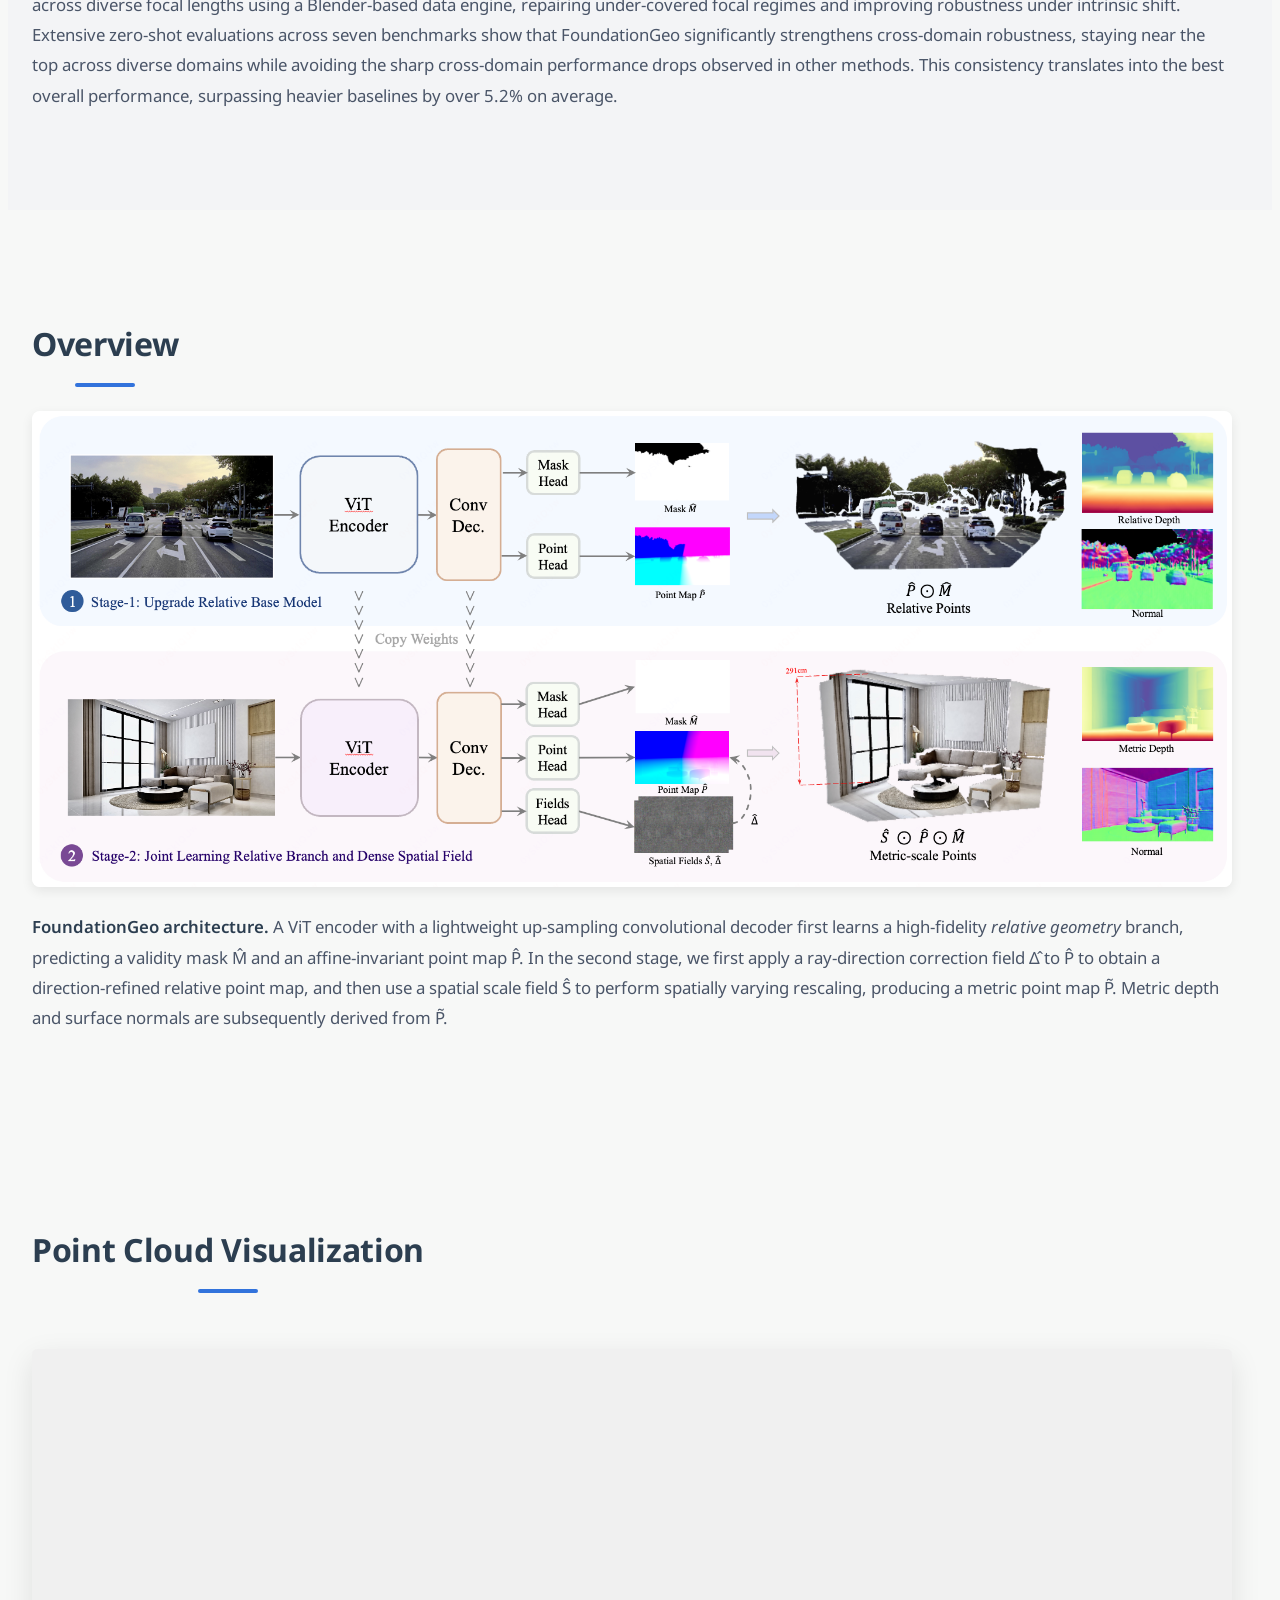
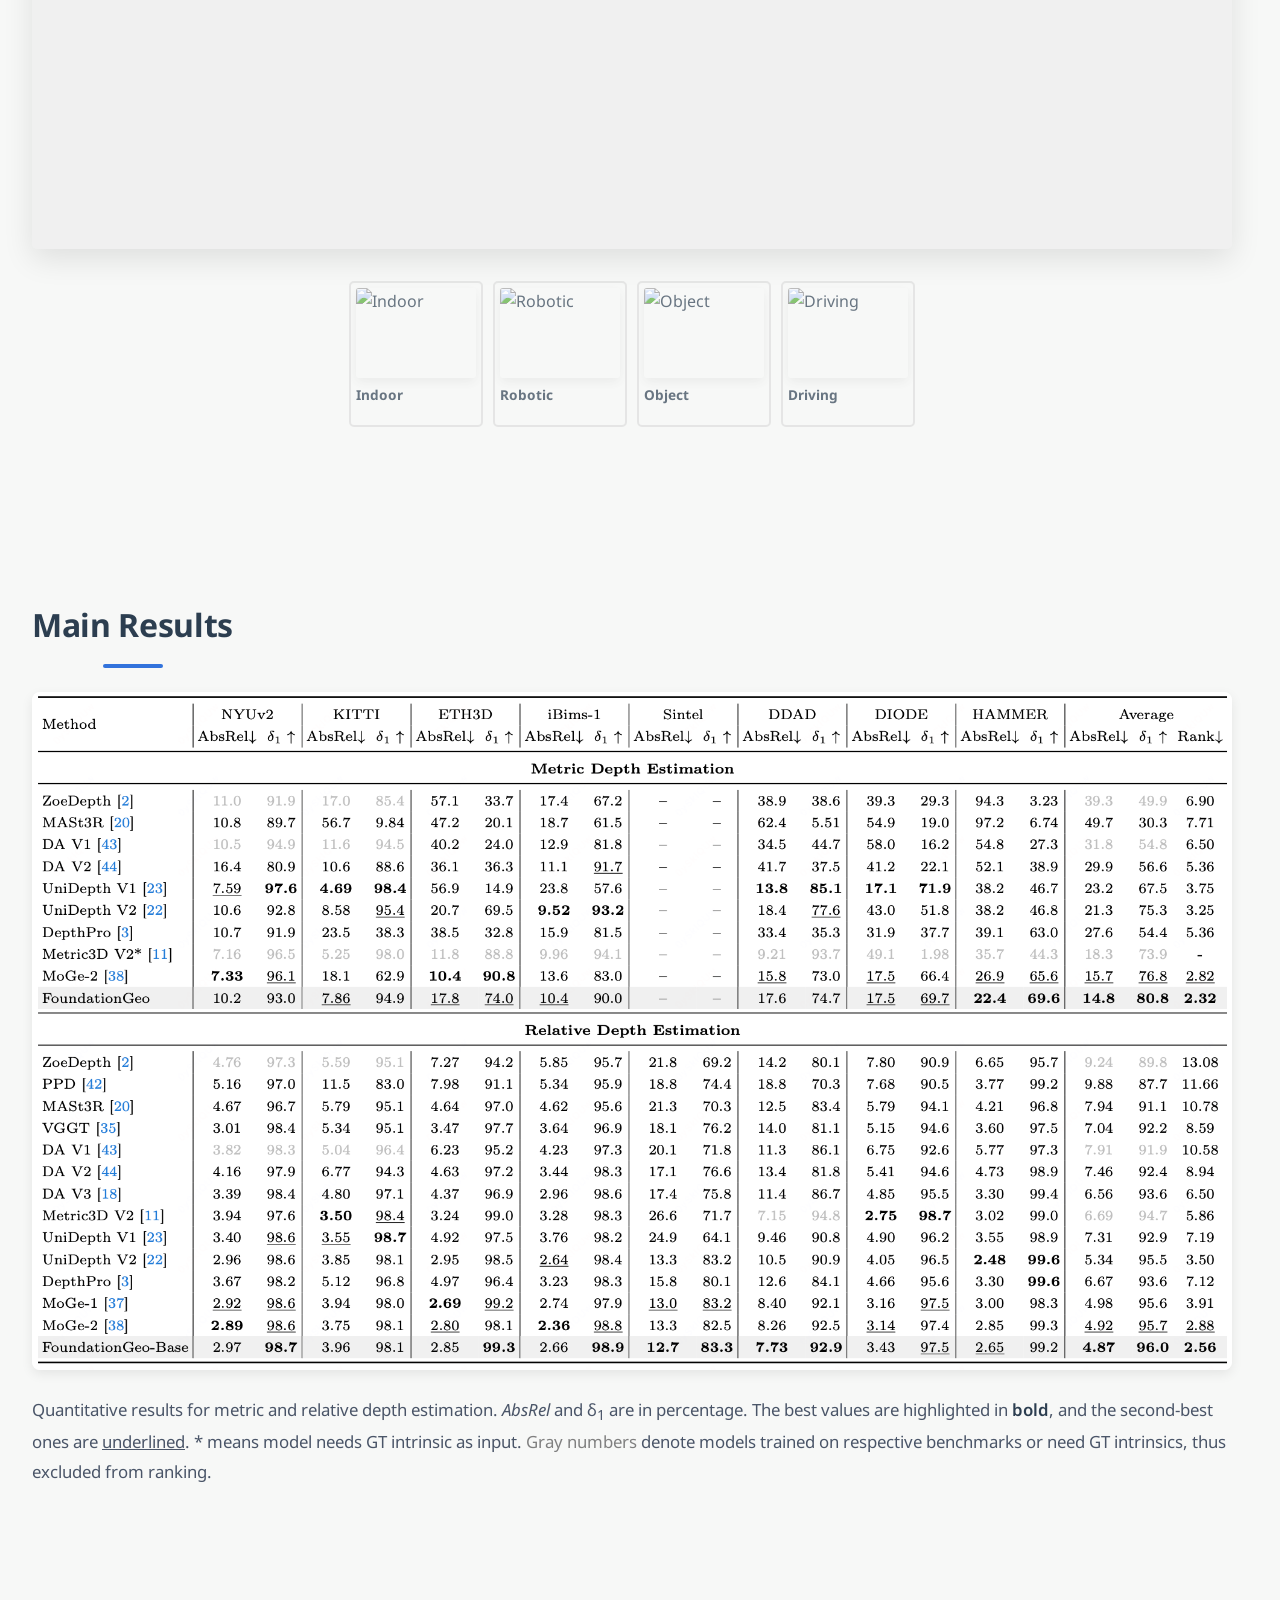
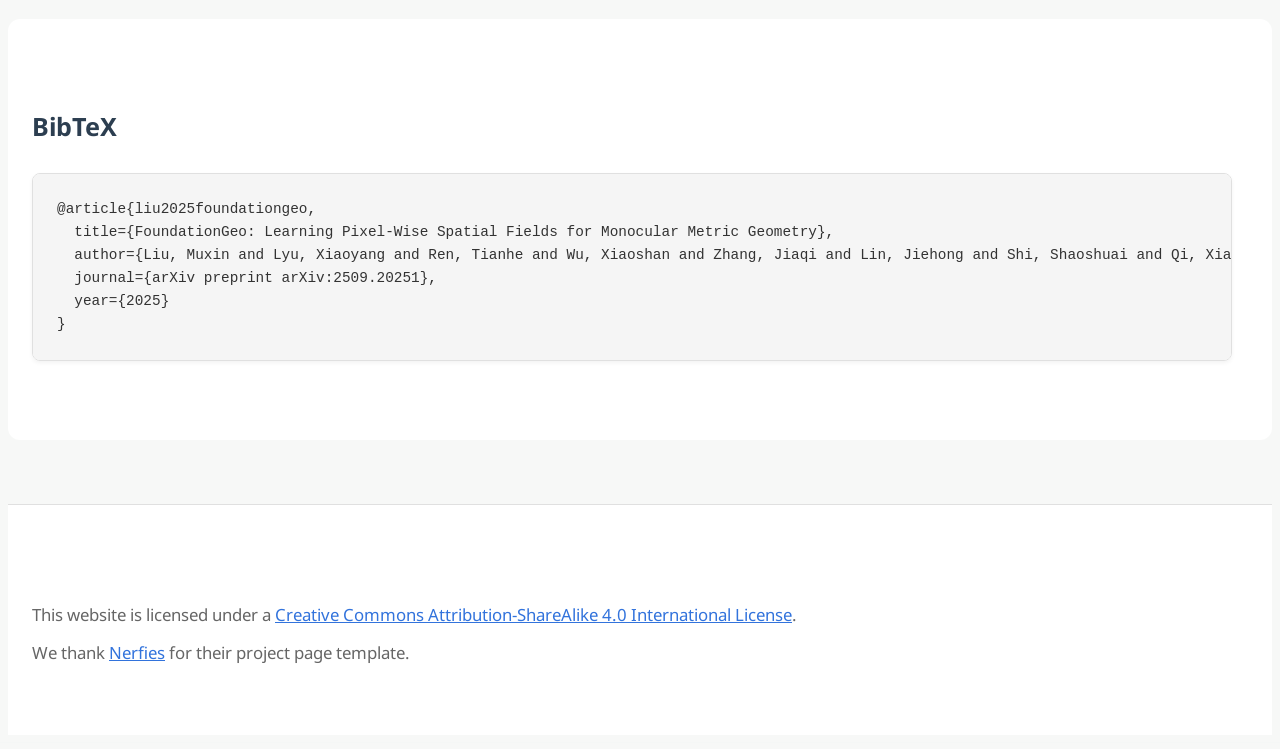
==== commit c94ccc59: "update" ====
--- a/index.html
+++ b/index.html
@@ -95,7 +95,7 @@
               </span>
               <br>
               <span class="author-block">
-                <a href="https://shishaoshuai.com" target="_blank">Shaoshuai Shi<sup>2</sup></a><sup>,†</sup>,
+                <a href="https://shishaoshuai.com" target="_blank">Shaoshuai Shi<sup>2</sup></a><sup>,✉</sup>,
               </span>
               <span class="author-block">
                 <a href="https://xjqi.github.io" target="_blank">Xiaojuan Qi<sup>1</sup></a><sup>,✉</sup>
@@ -106,7 +106,7 @@
               <span class="author-block"><sup>1</sup>The University of Hong Kong</span>
               <span class="author-block"><sup>2</sup>Voyager Research, Didi Chuxing</span>
               <!-- <br>Conferance name and year</span> -->
-              <span class="eql-cntrb"><small><br><sup>*</sup>Equal Contribution <sup>†</sup> Project Leader <sup>✉</sup> Corresponding Author </small></span>
+              <span class="eql-cntrb"><small><br><sup>*</sup>Equal Contribution <sup>†</sup> Corresponding Author </small></span>
             </div>
                   
             <!-- Arxiv PDF link -->
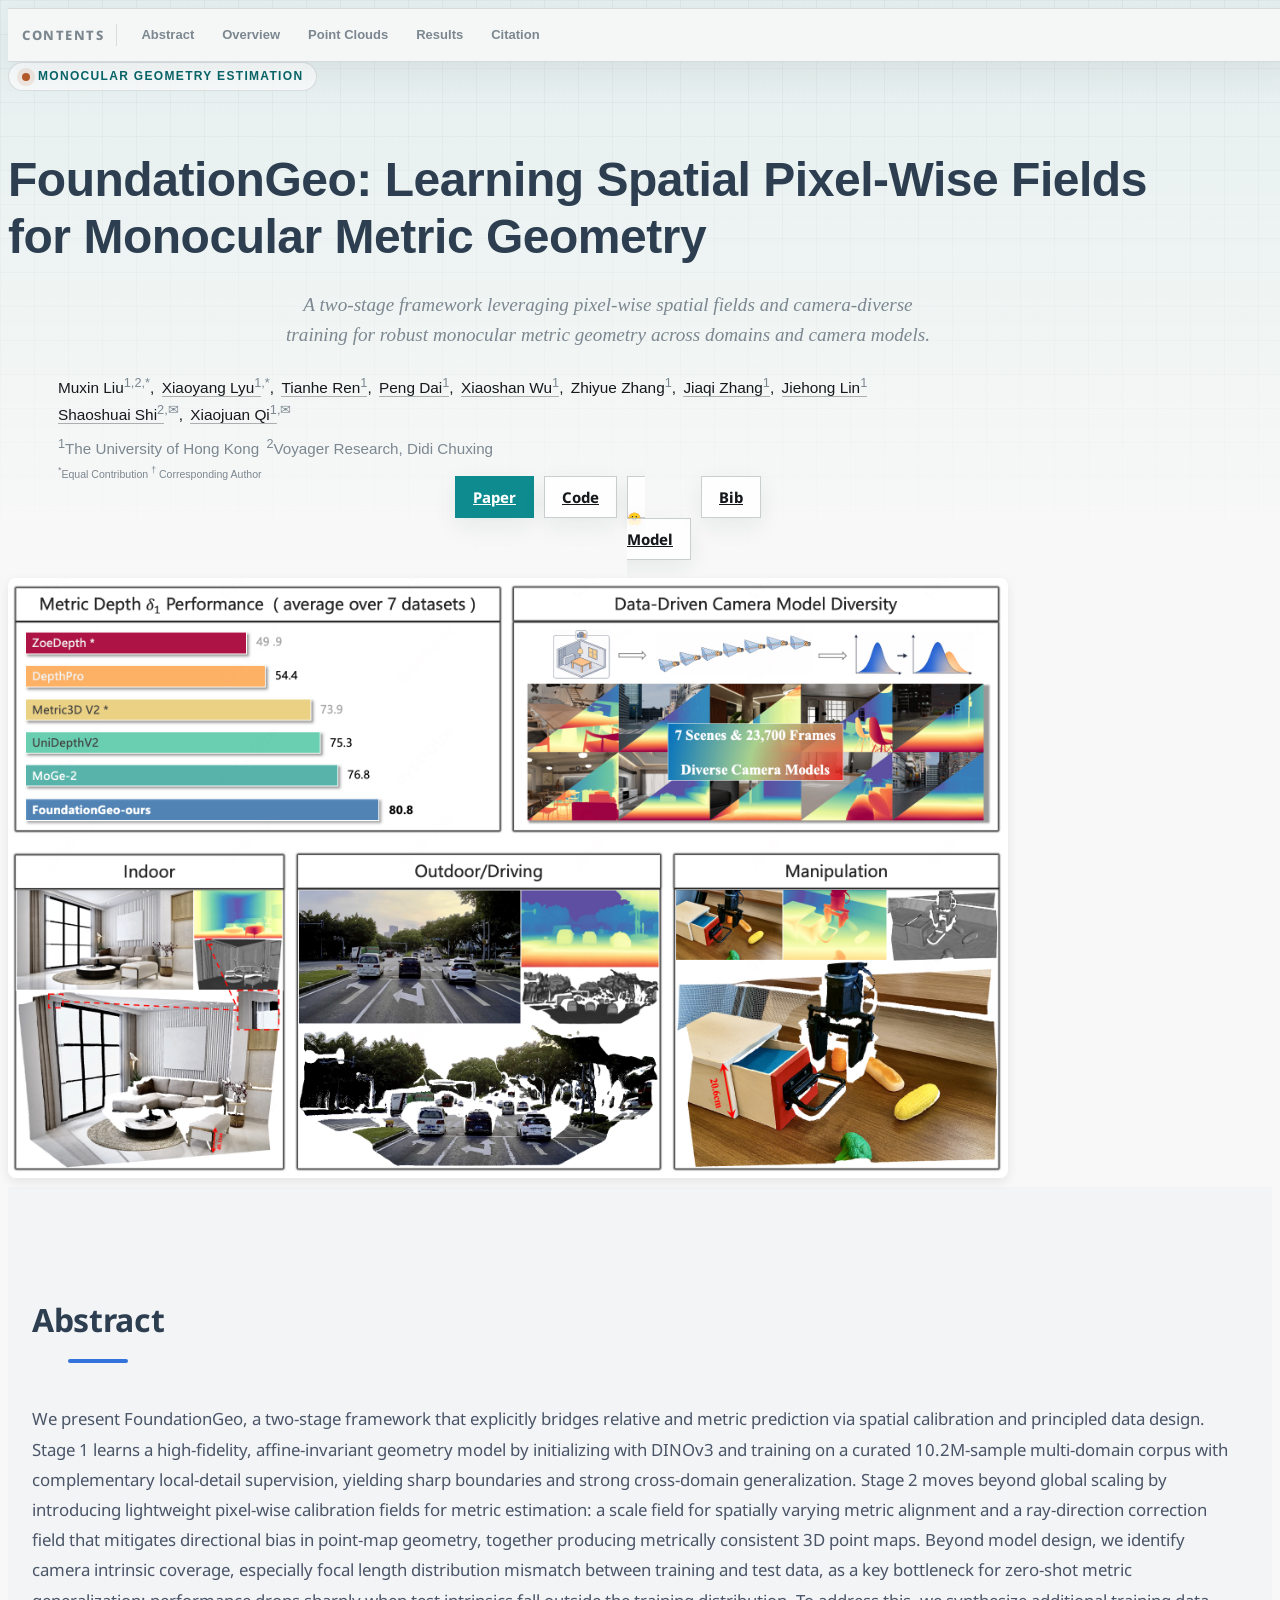
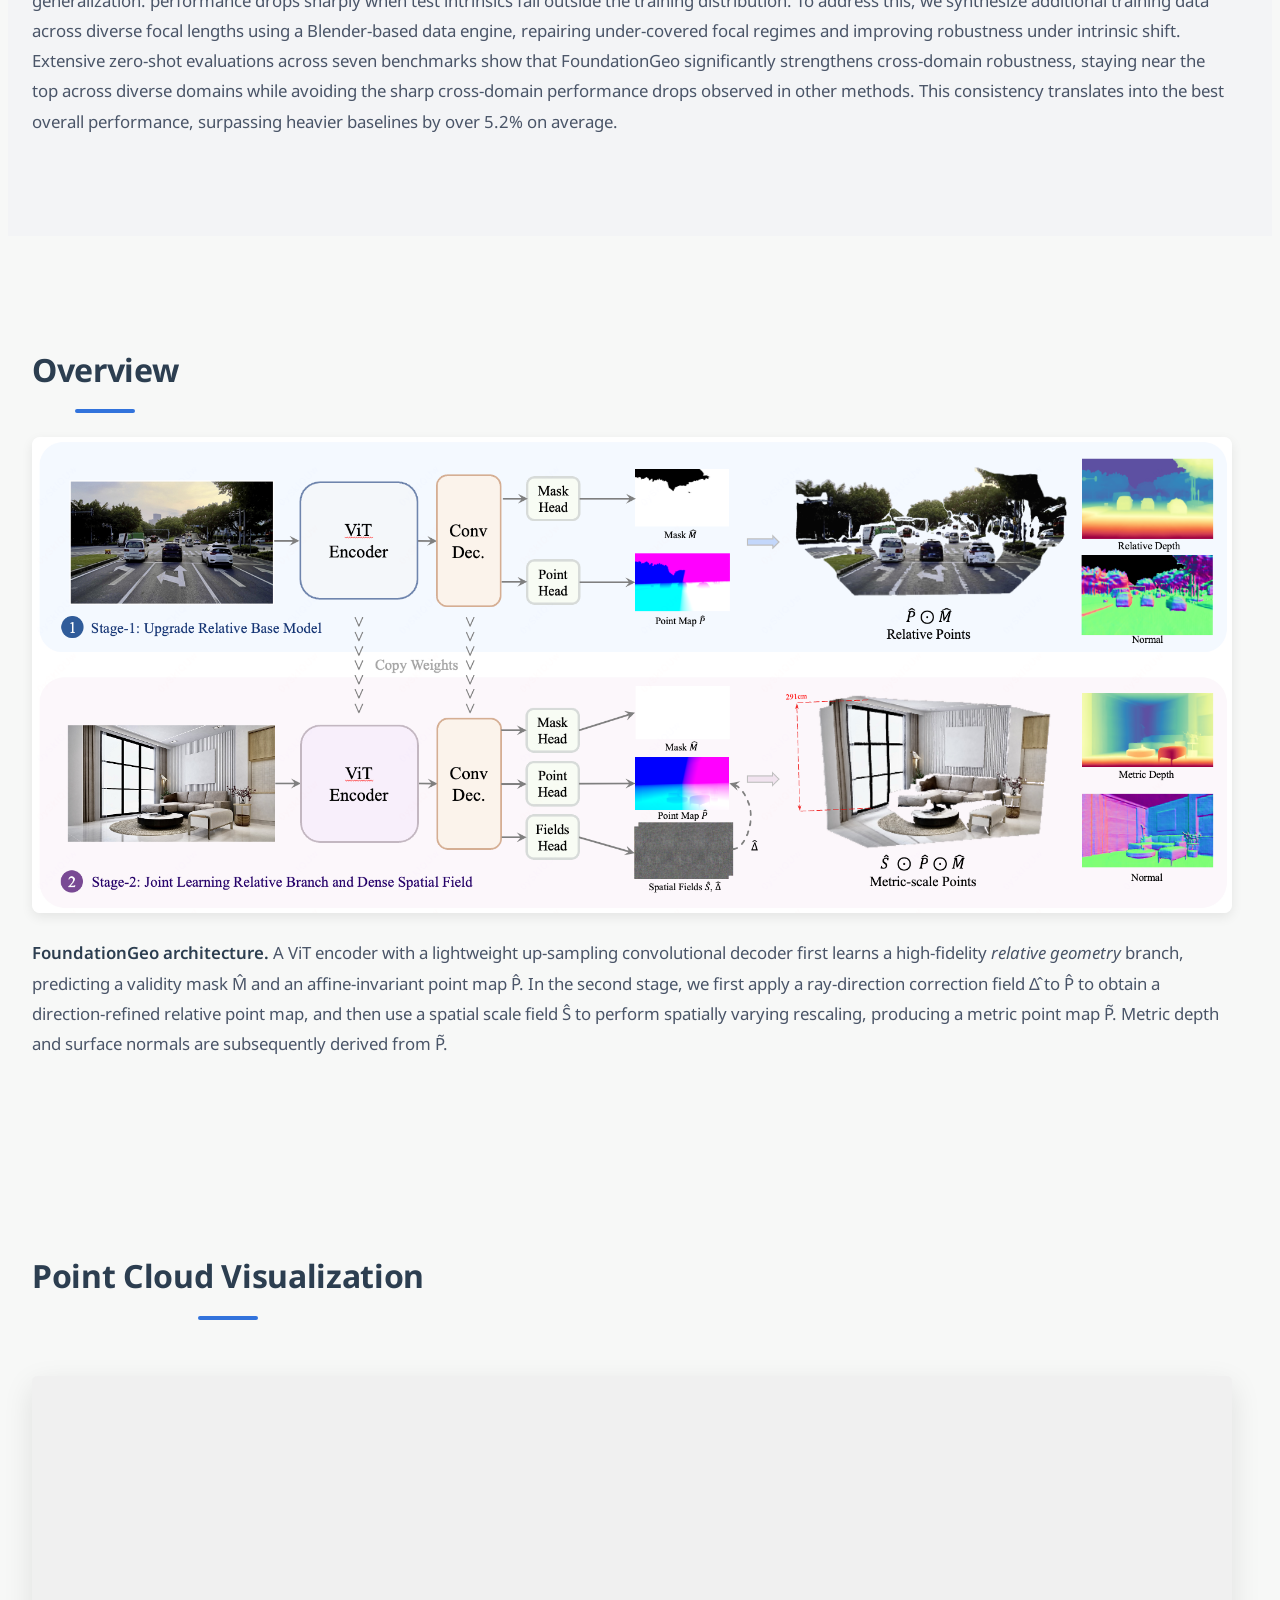
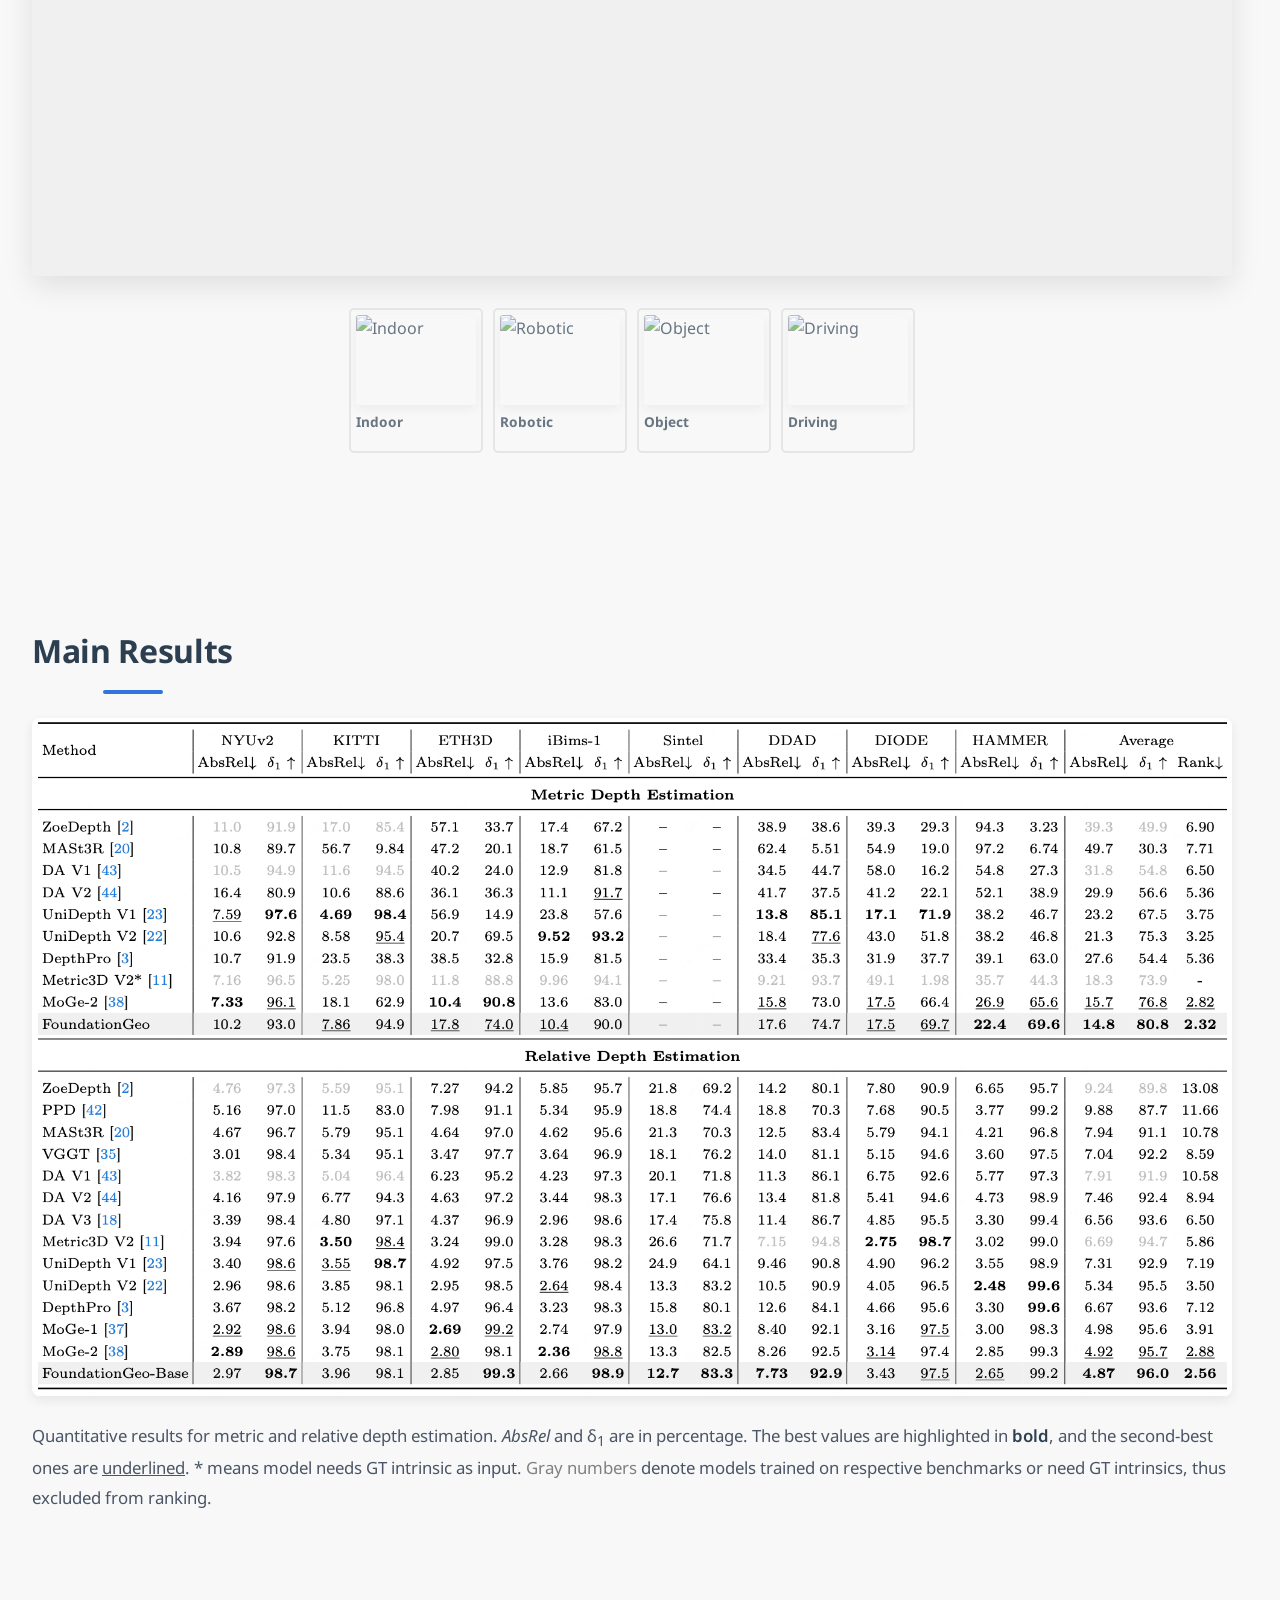
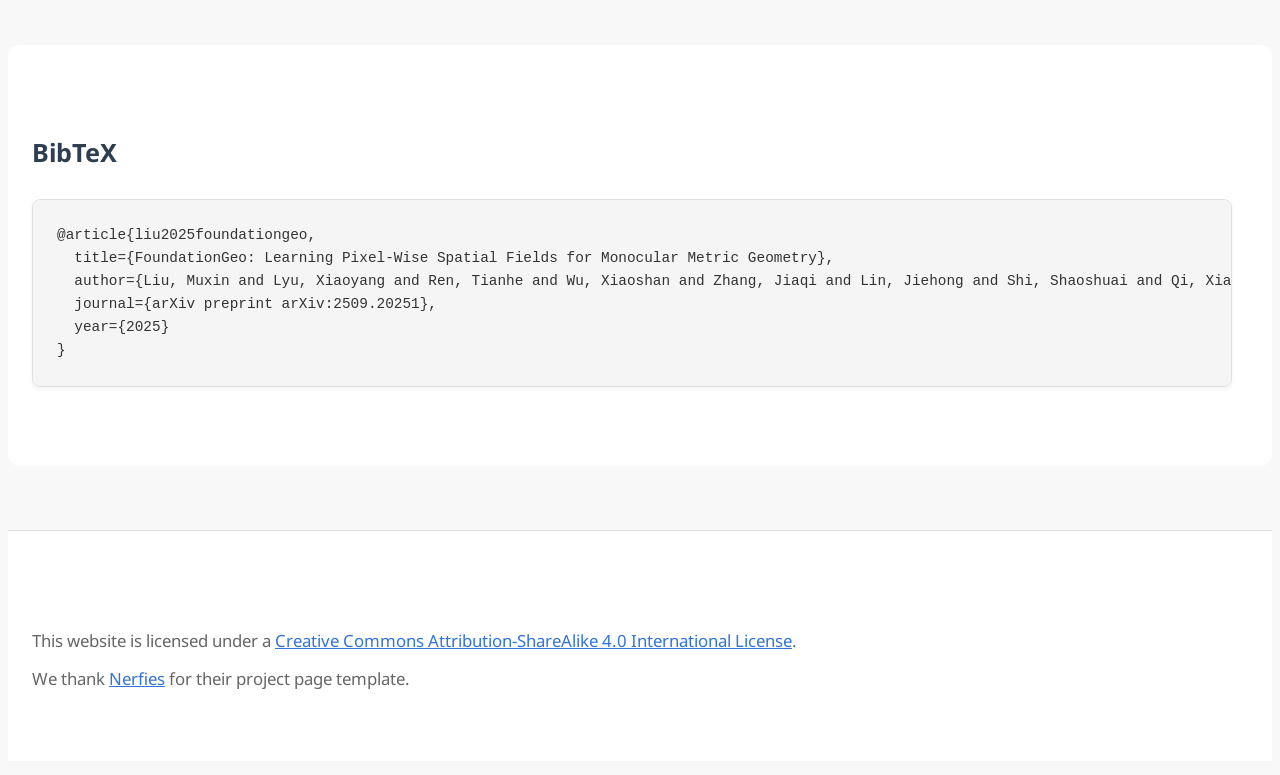
==== commit 12934ef4: "update" ====
--- a/index.html
+++ b/index.html
@@ -133,12 +133,13 @@
                 </span>
 
                 <span class="link-block">
-                  <span class="external-link button is-normal is-rounded is-disabled" aria-disabled="true">
+                  <a href="https://huggingface.co/mxliu-hku/FoundationGeo-1.1" target="_blank"
+                  class="external-link button is-normal is-rounded">
                     <span class="icon">
                       <img src="static/images/huggingface_logo-noborder.svg" alt="" aria-hidden="true">
                     </span>
                     <span>Model</span>
-                  </span>
+                  </a>
                 </span>
 
                 <span class="link-block">
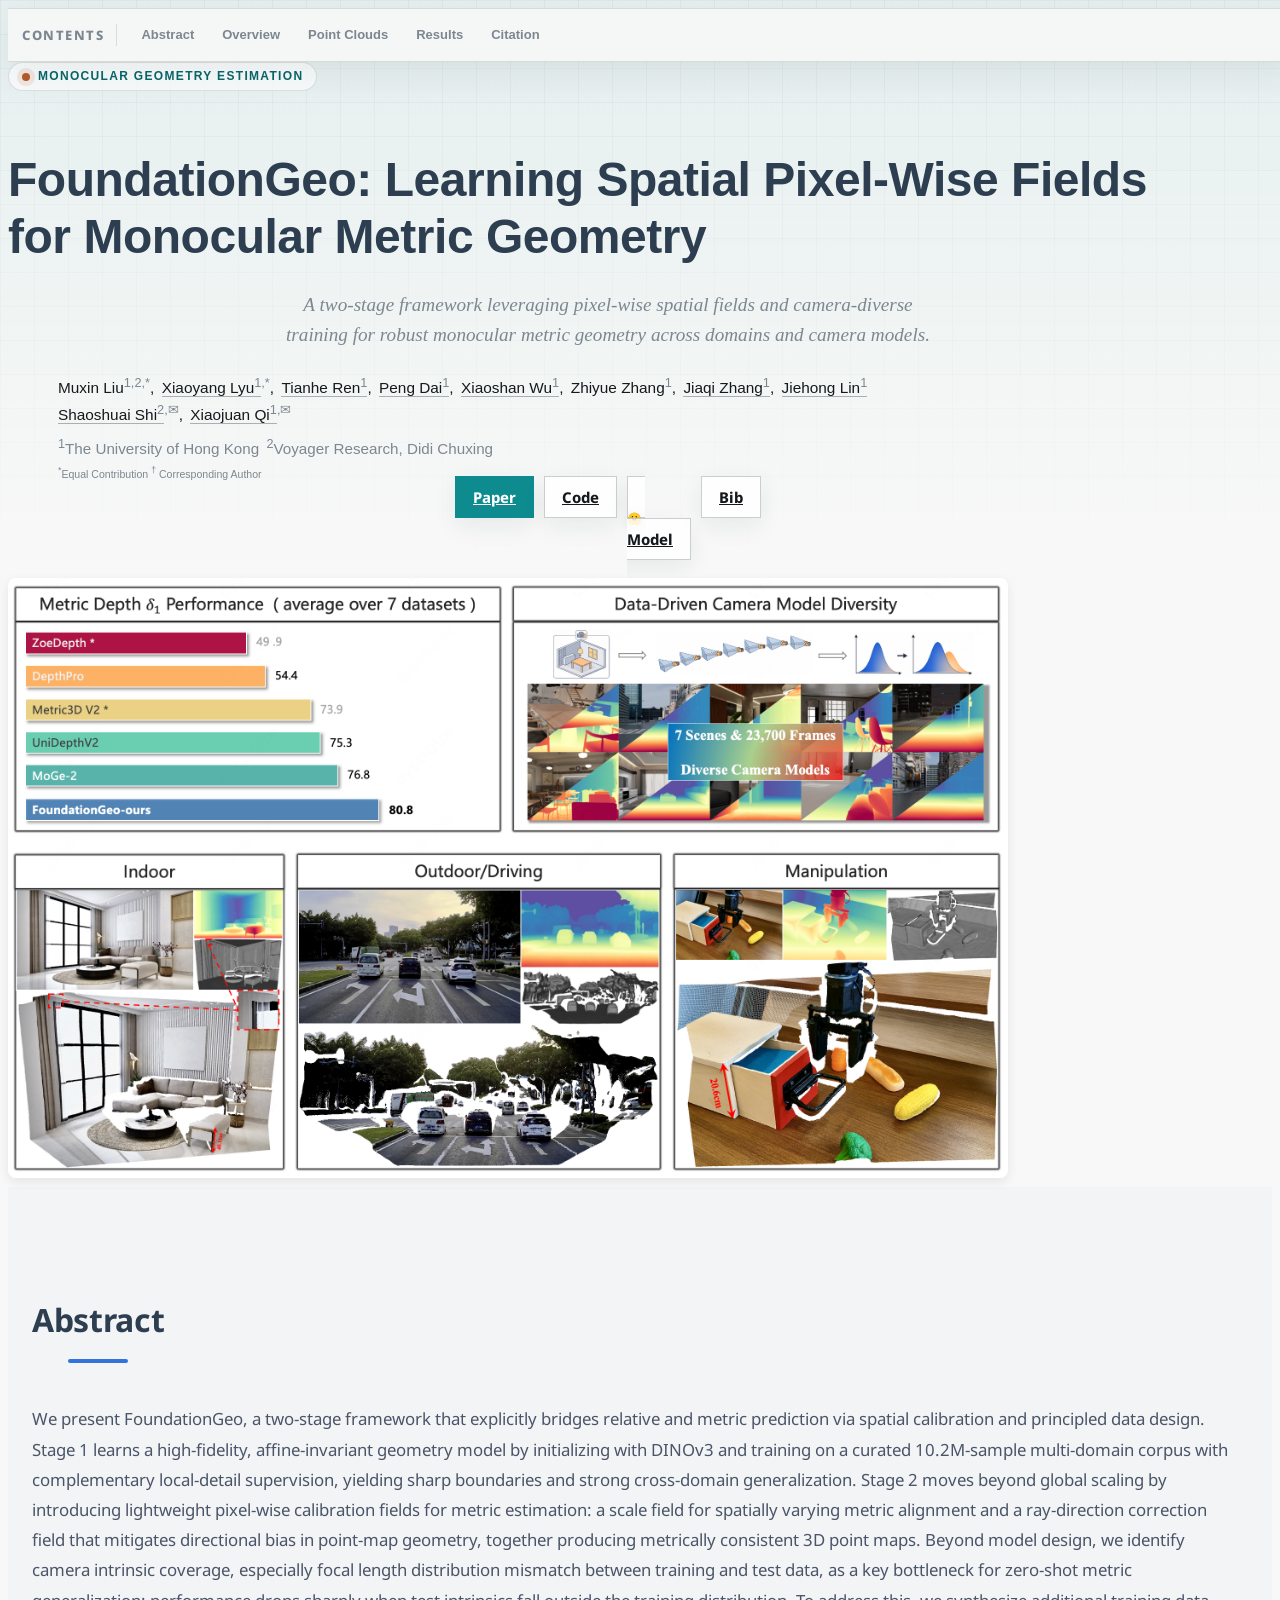
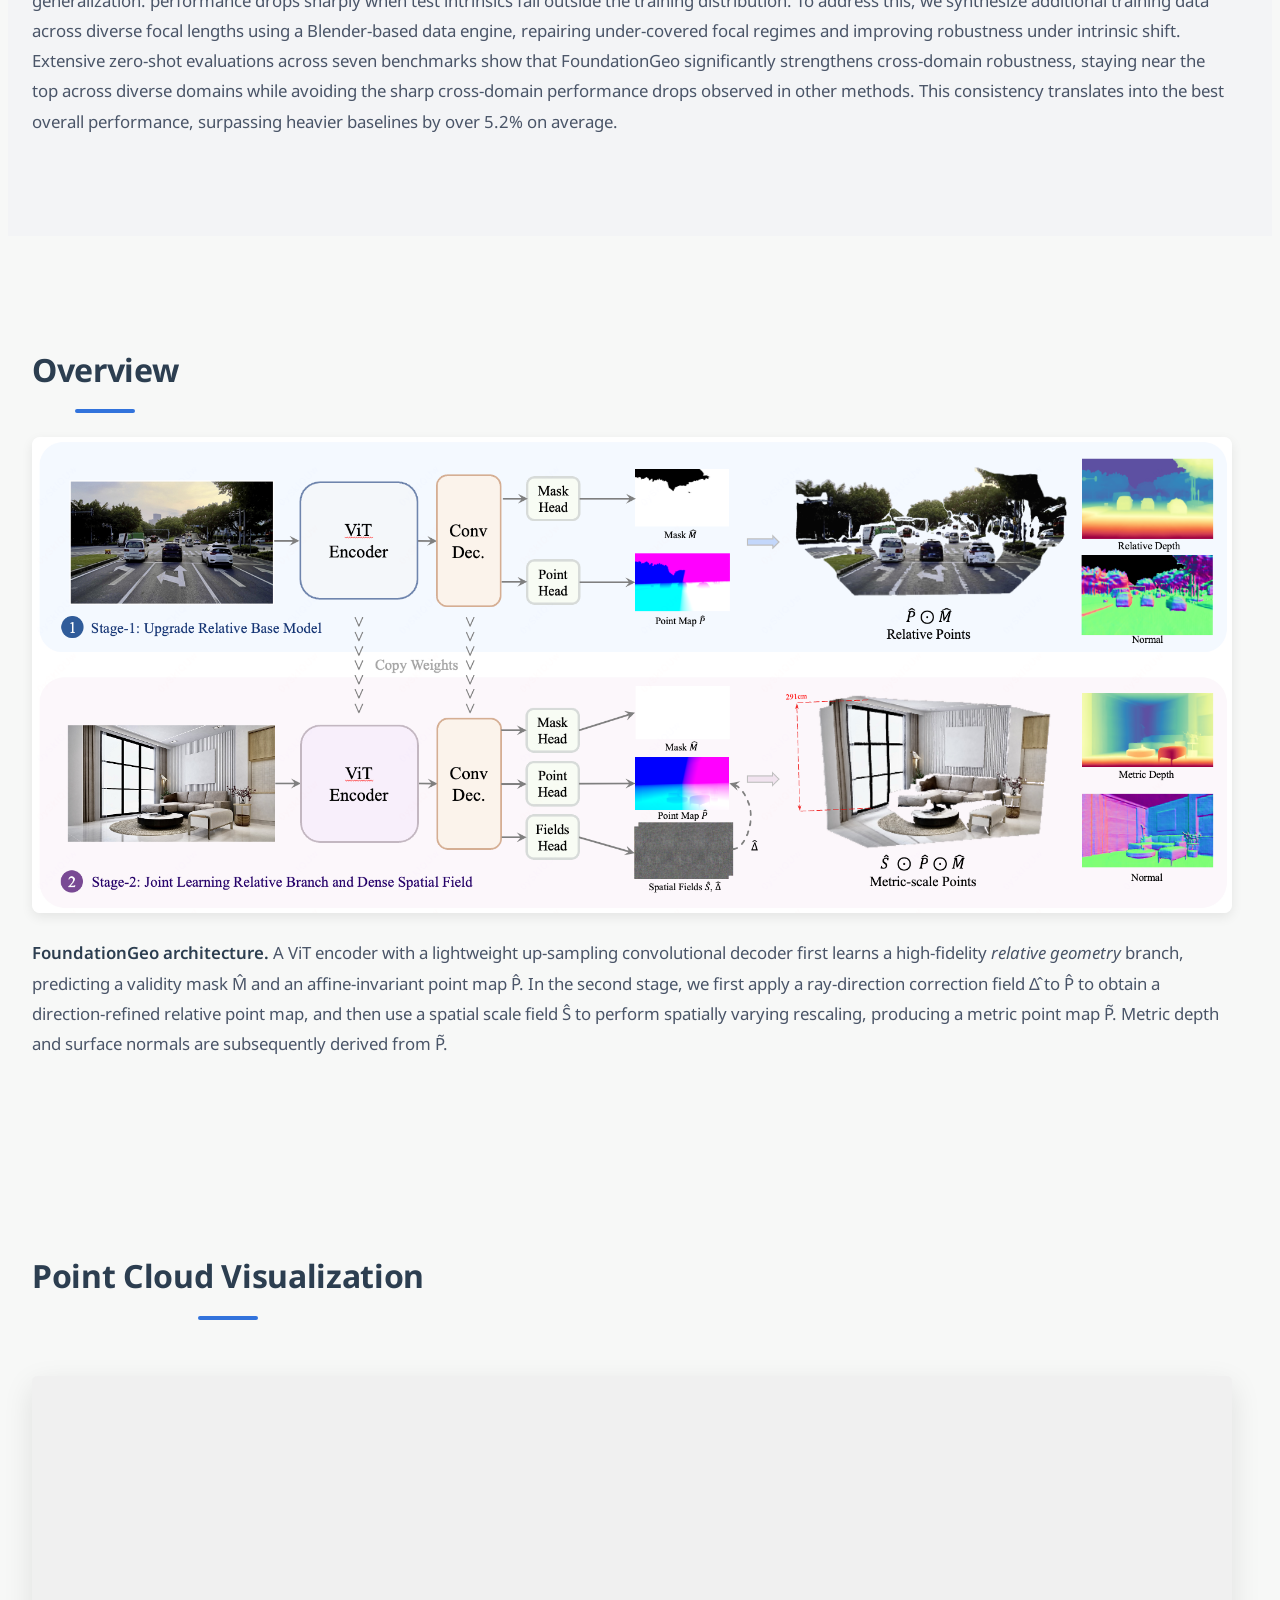
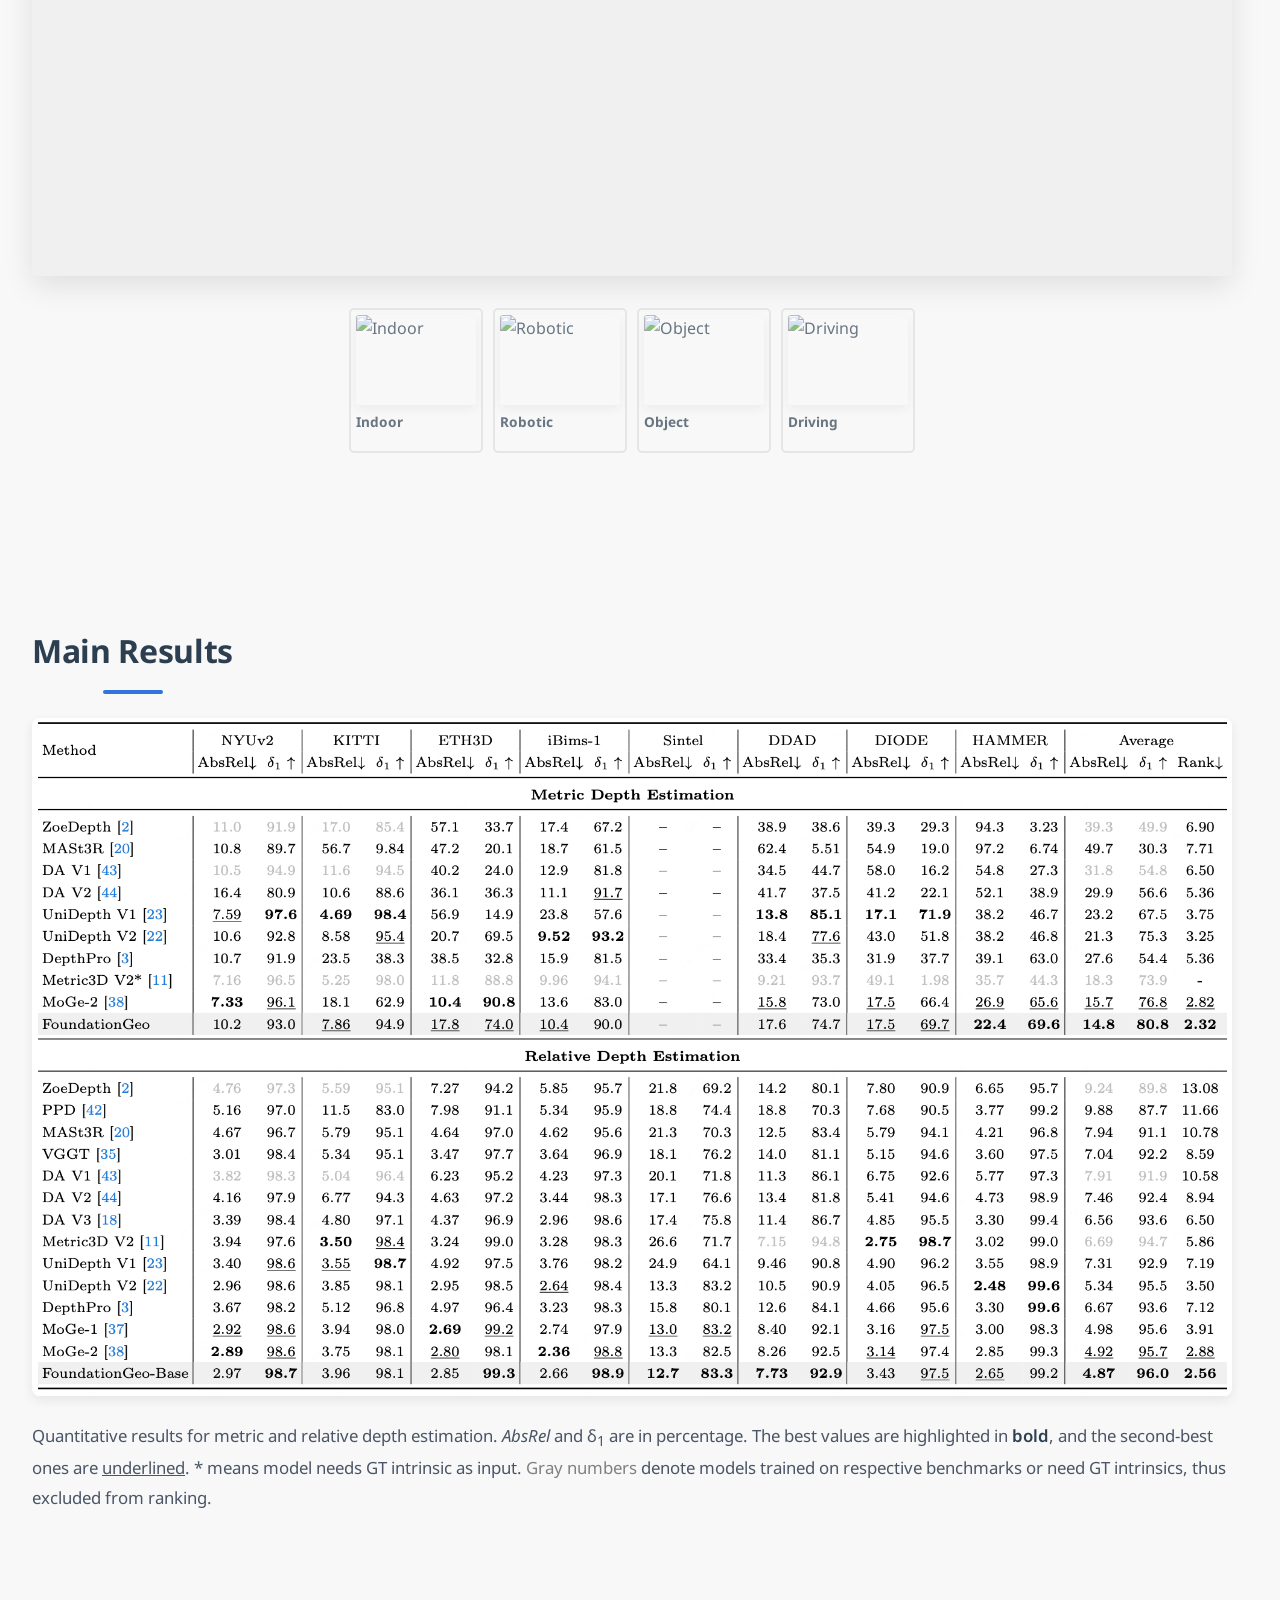
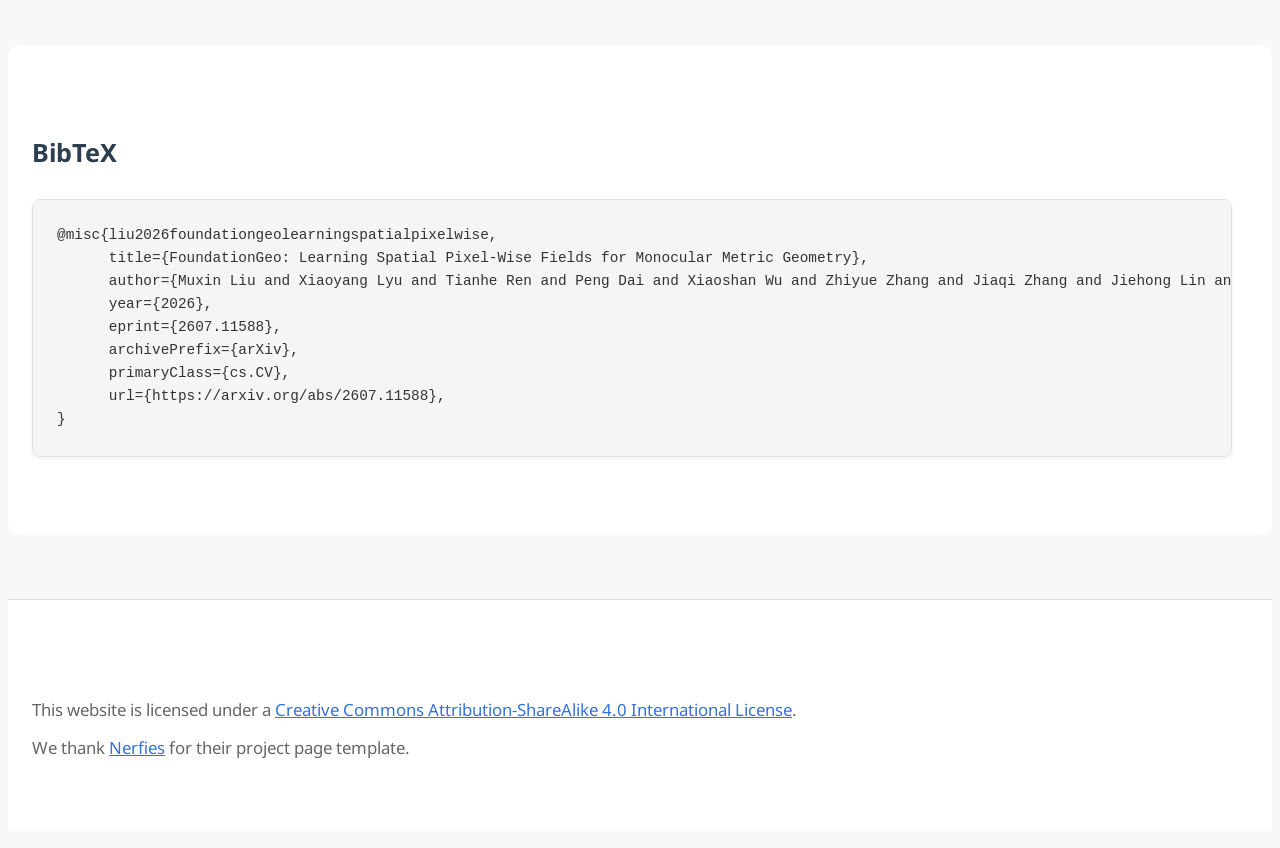
==== commit 7cd1cc08: "Update index.html" ====
--- a/index.html
+++ b/index.html
@@ -324,11 +324,14 @@
 <section class="section" id="BibTeX">
   <div class="container is-max-desktop content">
     <h2 class="title">BibTeX</h2>
-    <pre><code>@article{liu2025foundationgeo,
-  title={FoundationGeo: Learning Pixel-Wise Spatial Fields for Monocular Metric Geometry},
-  author={Liu, Muxin and Lyu, Xiaoyang and Ren, Tianhe and Wu, Xiaoshan and Zhang, Jiaqi and Lin, Jiehong and Shi, Shaoshuai and Qi, Xiaojuan},
-  journal={arXiv preprint arXiv:2509.20251},
-  year={2025}
+    <pre><code>@misc{liu2026foundationgeolearningspatialpixelwise,
+      title={FoundationGeo: Learning Spatial Pixel-Wise Fields for Monocular Metric Geometry}, 
+      author={Muxin Liu and Xiaoyang Lyu and Tianhe Ren and Peng Dai and Xiaoshan Wu and Zhiyue Zhang and Jiaqi Zhang and Jiehong Lin and Shaoshuai Shi and Xiaojuan Qi},
+      year={2026},
+      eprint={2607.11588},
+      archivePrefix={arXiv},
+      primaryClass={cs.CV},
+      url={https://arxiv.org/abs/2607.11588}, 
 }</code></pre>
   </div>
 </section>
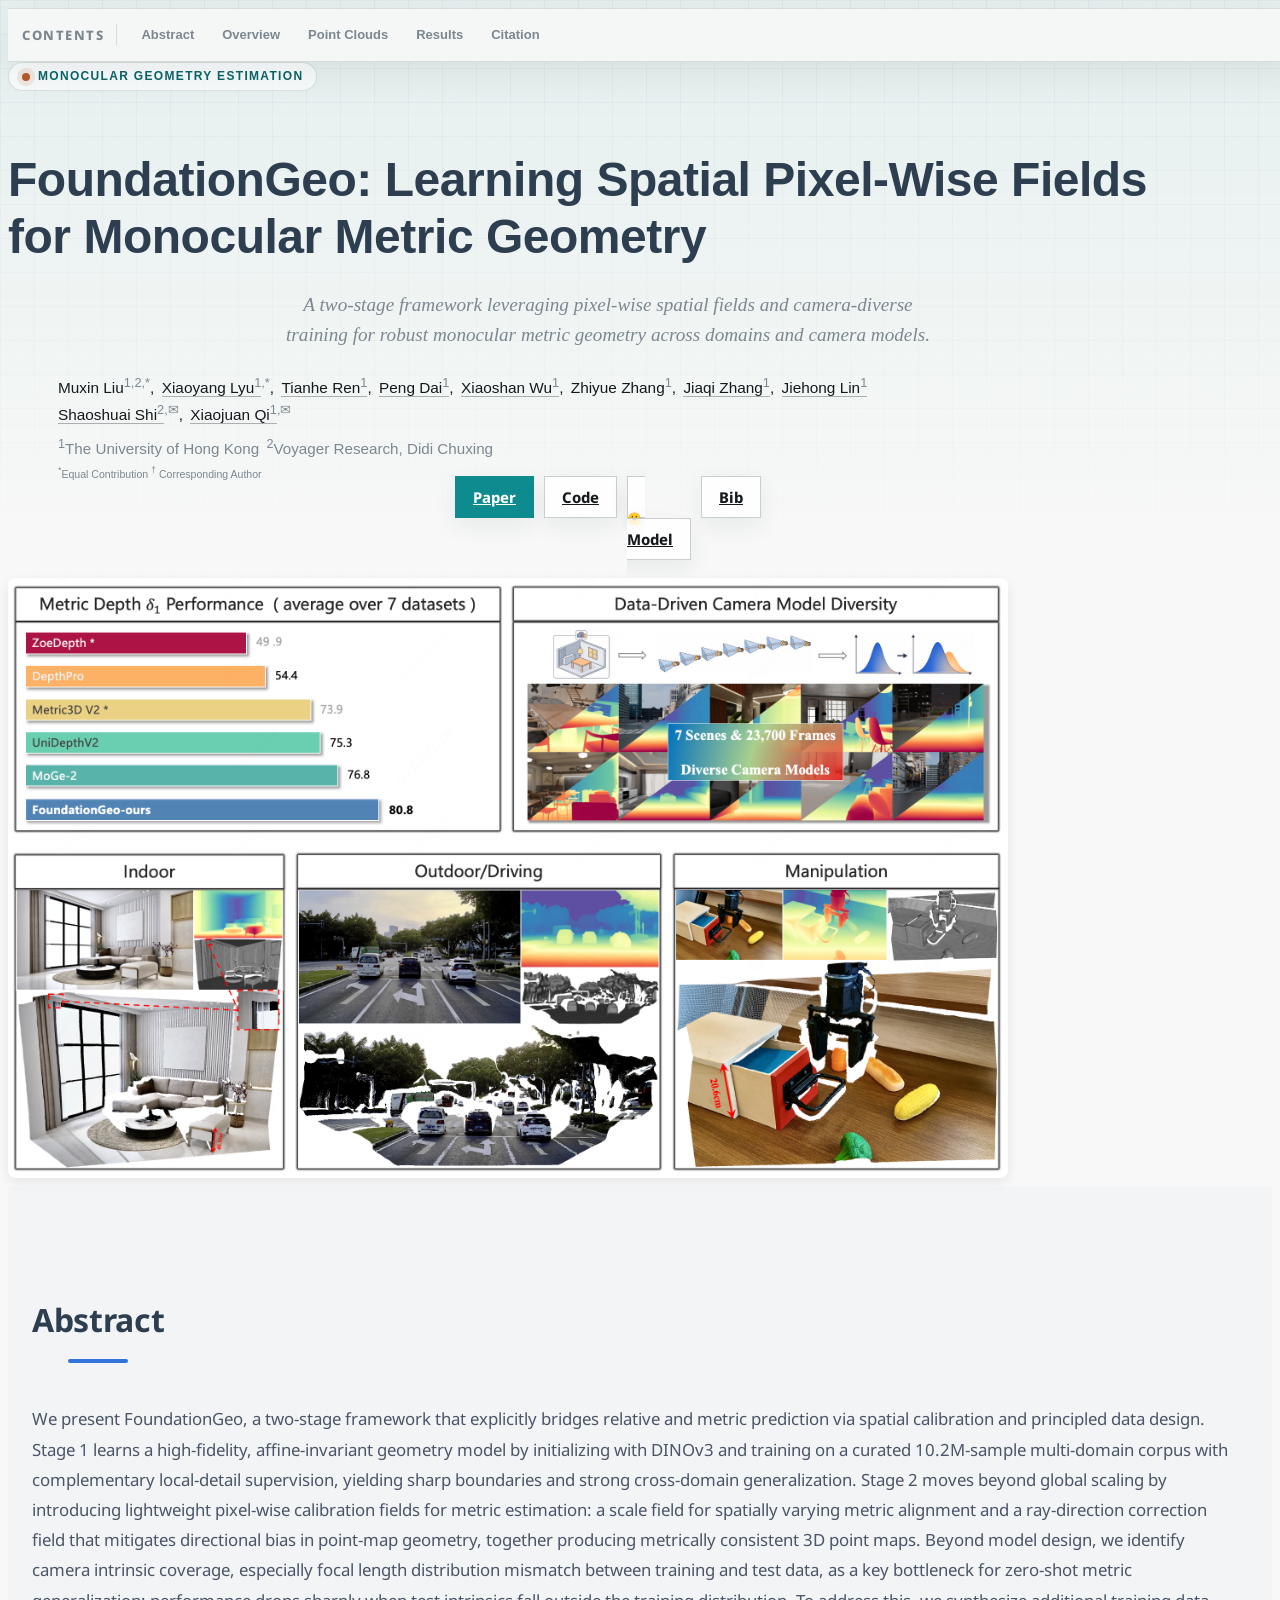
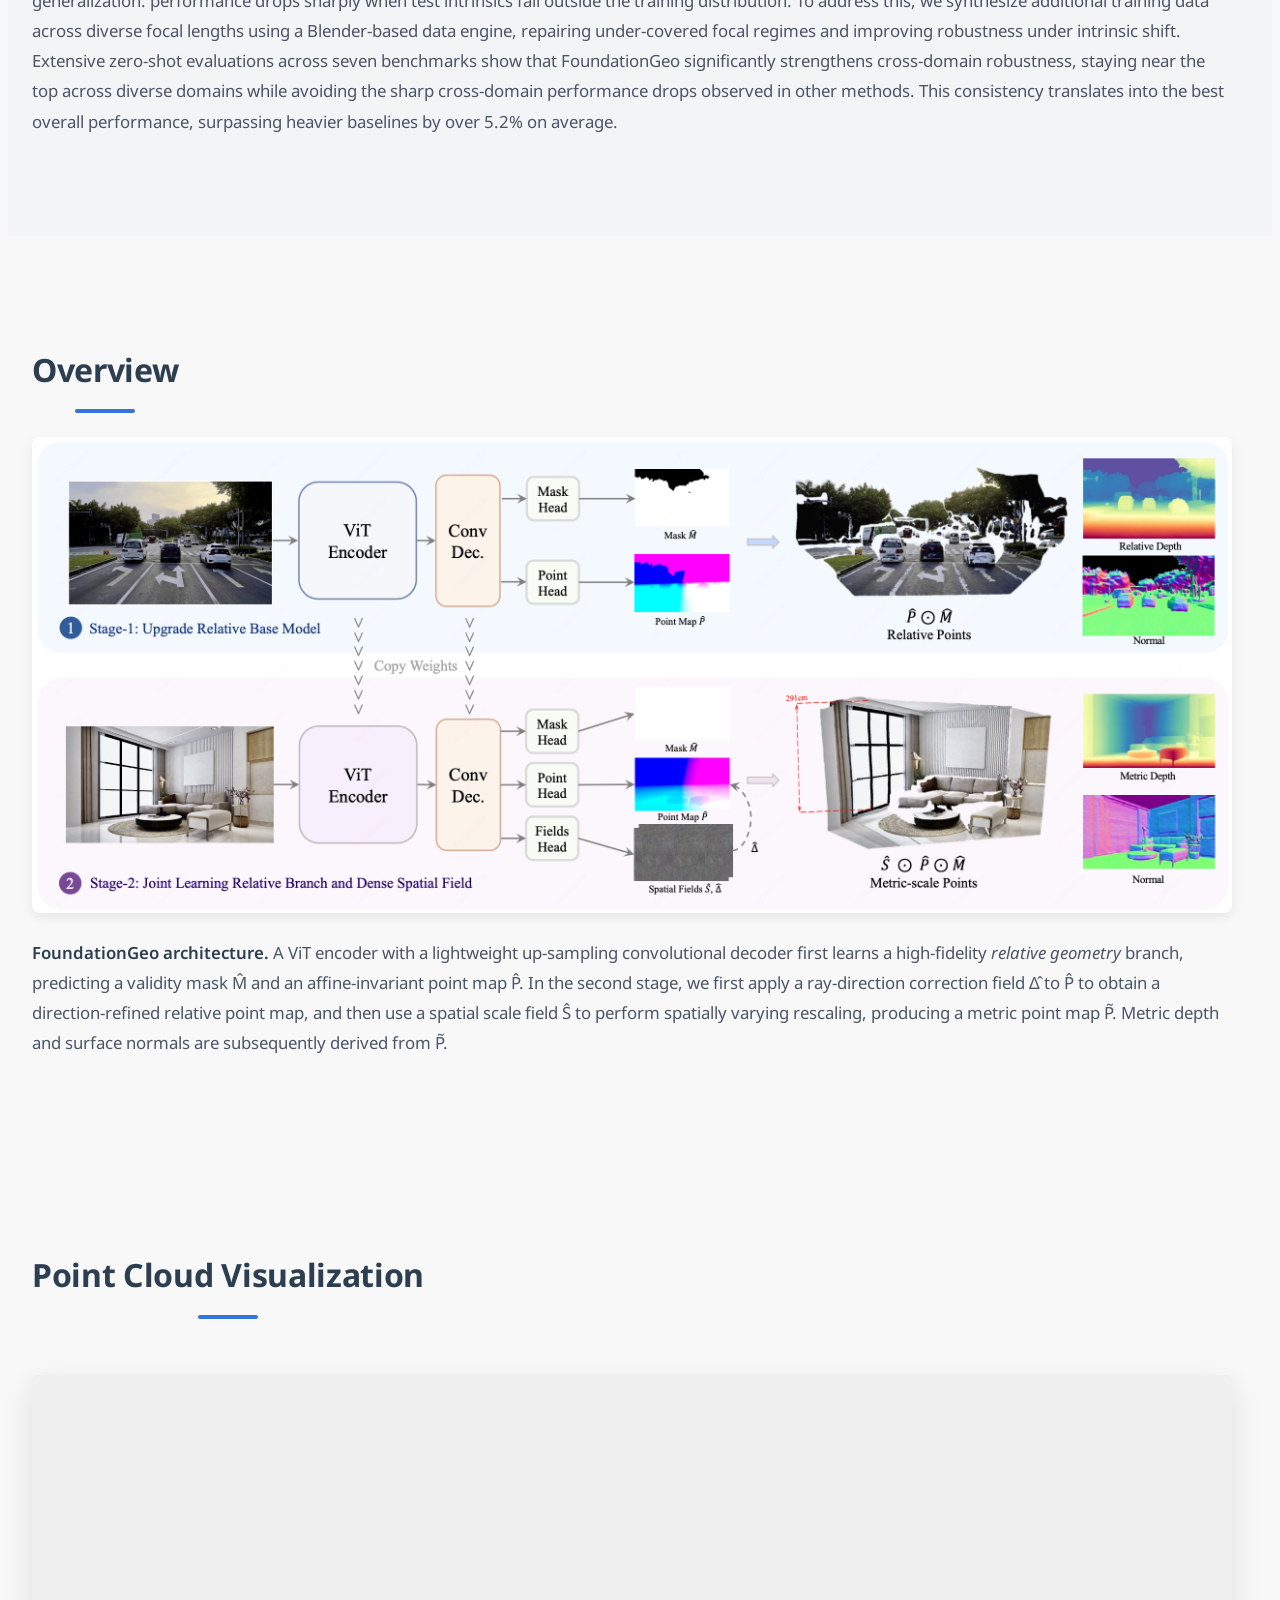
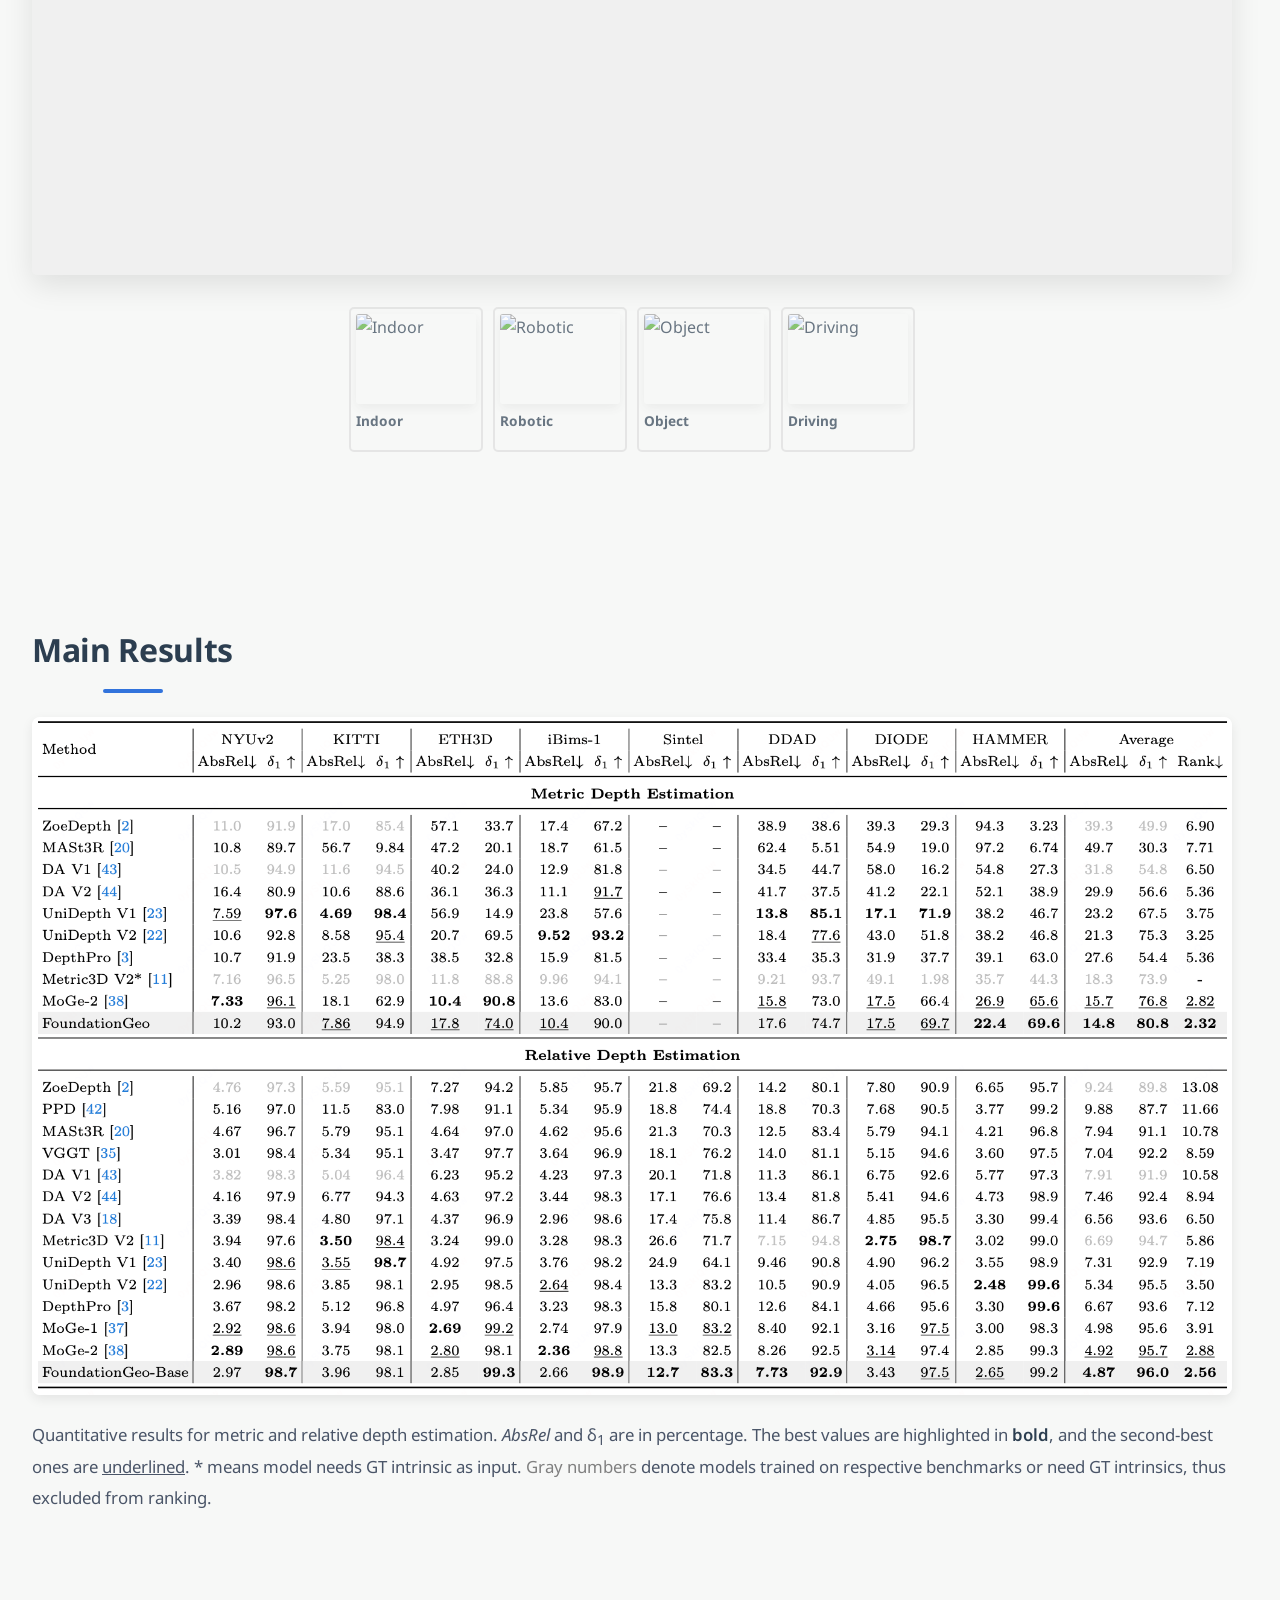
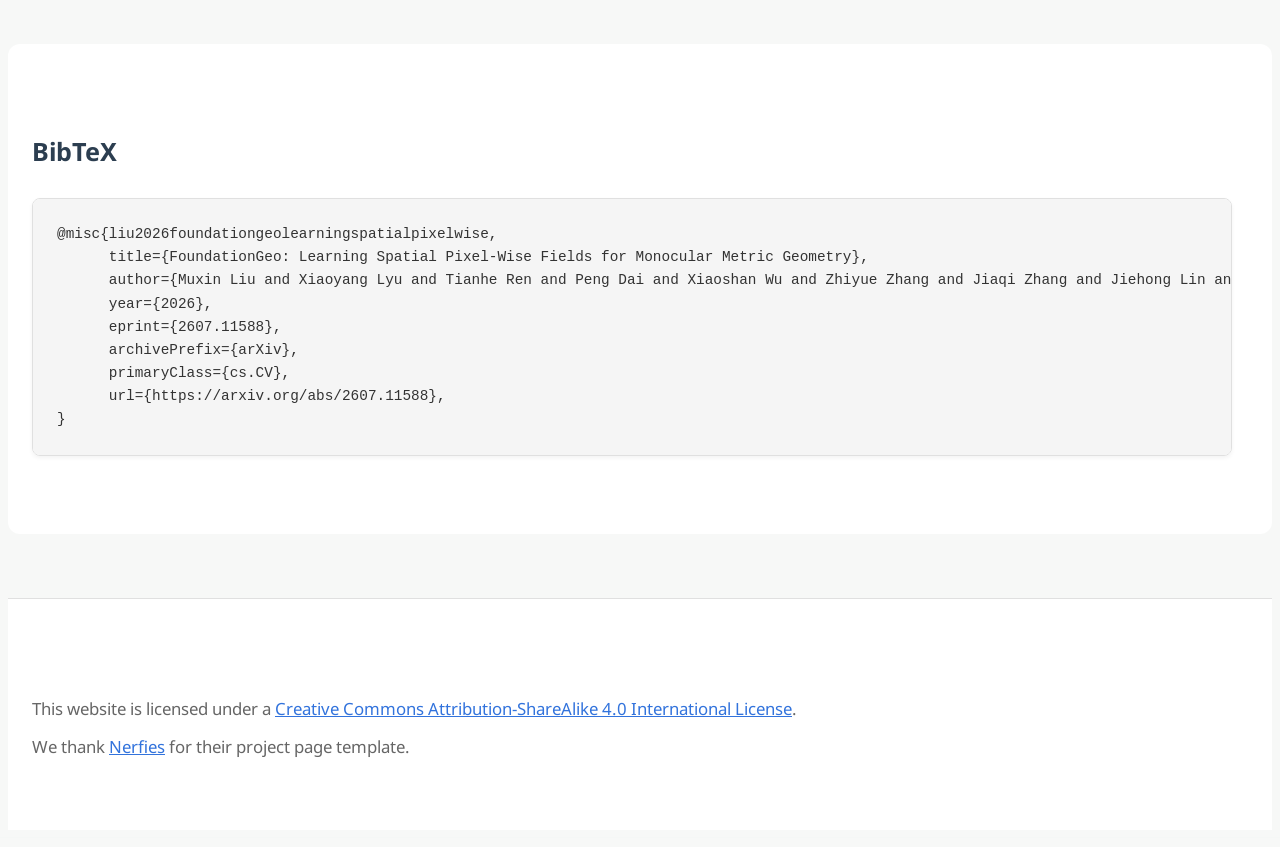
==== commit 25ddd467: "Update index.html" ====
--- a/index.html
+++ b/index.html
@@ -113,7 +113,7 @@
             <div class="column has-text-centered">
               <div class="publication-links">
                 <span class="link-block">
-                  <a href="FoundationGeo.pdf" target="_blank"
+                  <a href="https://arxiv.org/abs/2607.11588" target="_blank"
                   class="external-link button is-normal is-rounded paper-link">
                     <span class="icon">
                       <i class="fas fa-file-pdf"></i>
@@ -344,7 +344,7 @@
         <div class="content has-text-centered">
           <!-- Icons -->
           <div style="margin-bottom: 1rem;">
-            <a href="FoundationGeo.pdf" target="_blank" style="margin-right: 1rem; display: inline-block;">
+            <a href="https://arxiv.org/abs/2607.11588" target="_blank" style="margin-right: 1rem; display: inline-block;">
               <i class="fas fa-file-pdf" style="font-size: 2rem; color: #000;"></i>
             </a>
             <a href="https://github.com/mx-liu6/FoundationGeo" target="_blank" style="display: inline-block;">
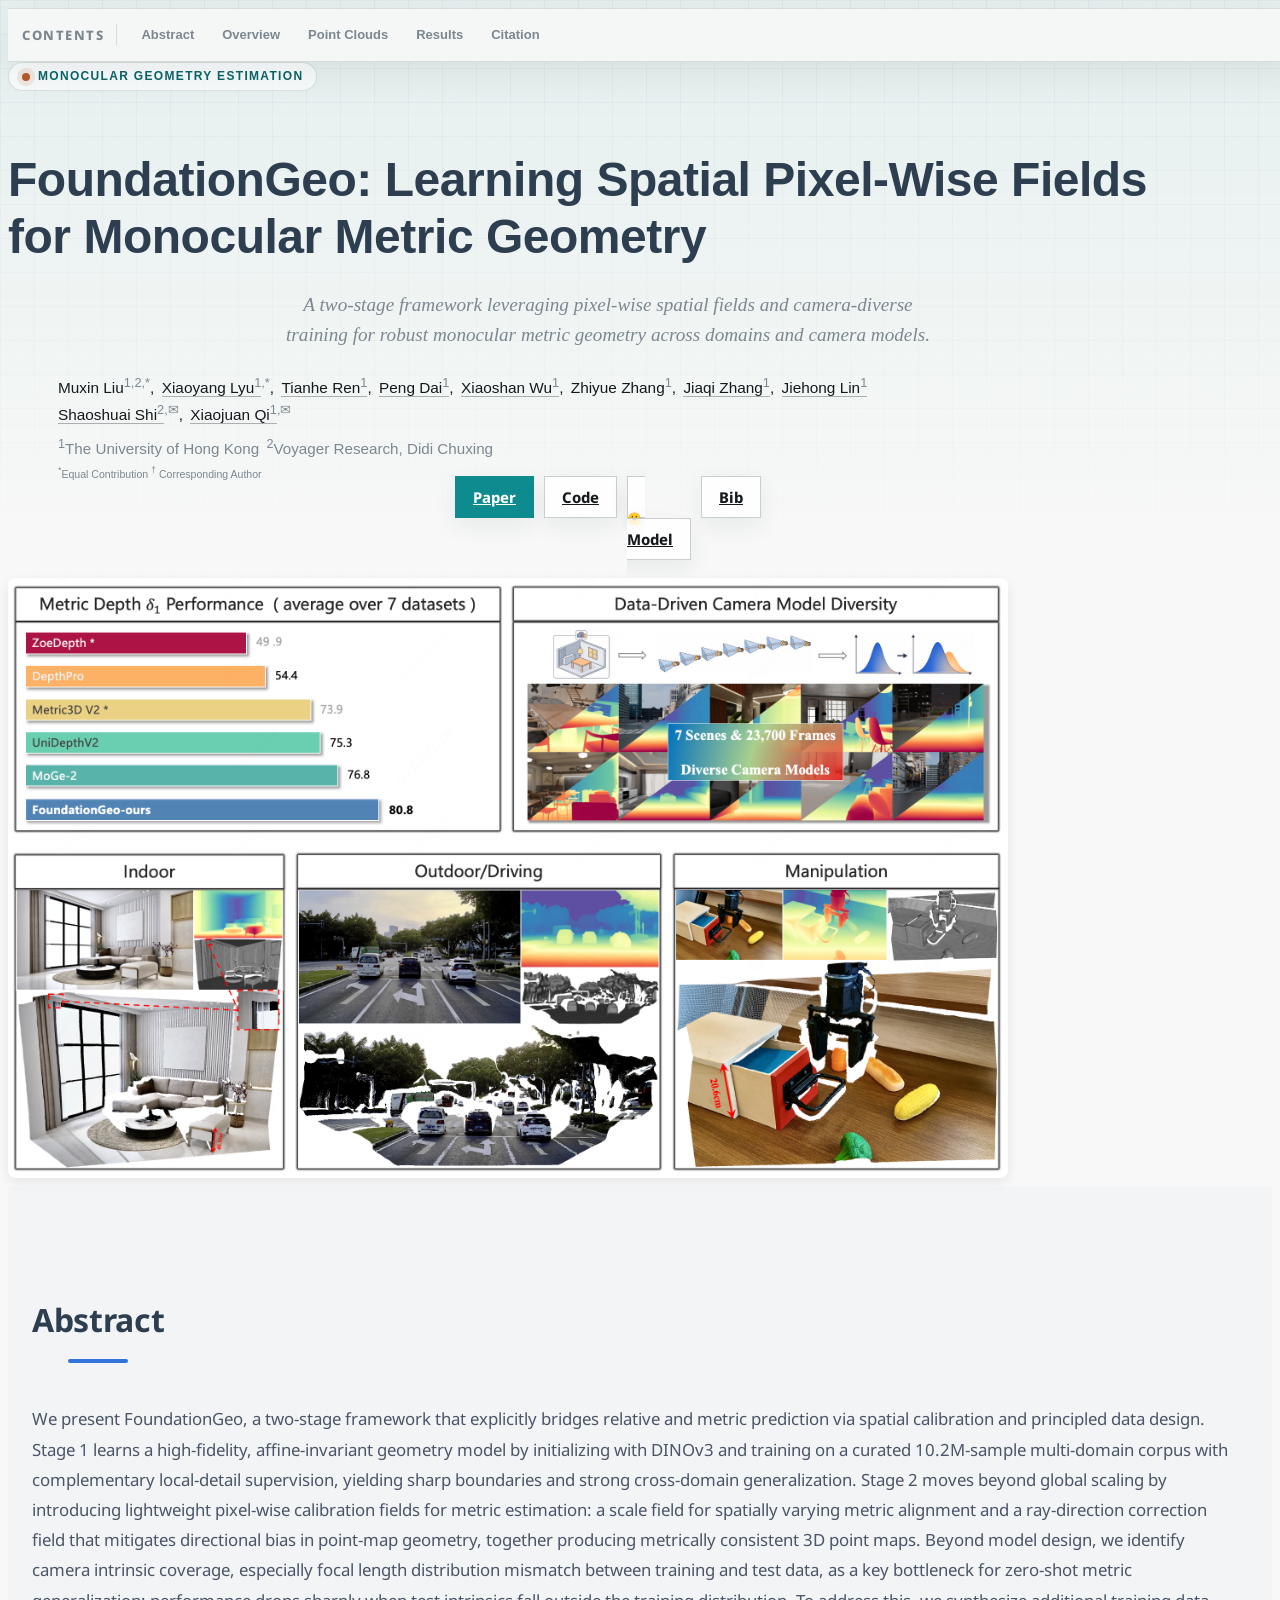
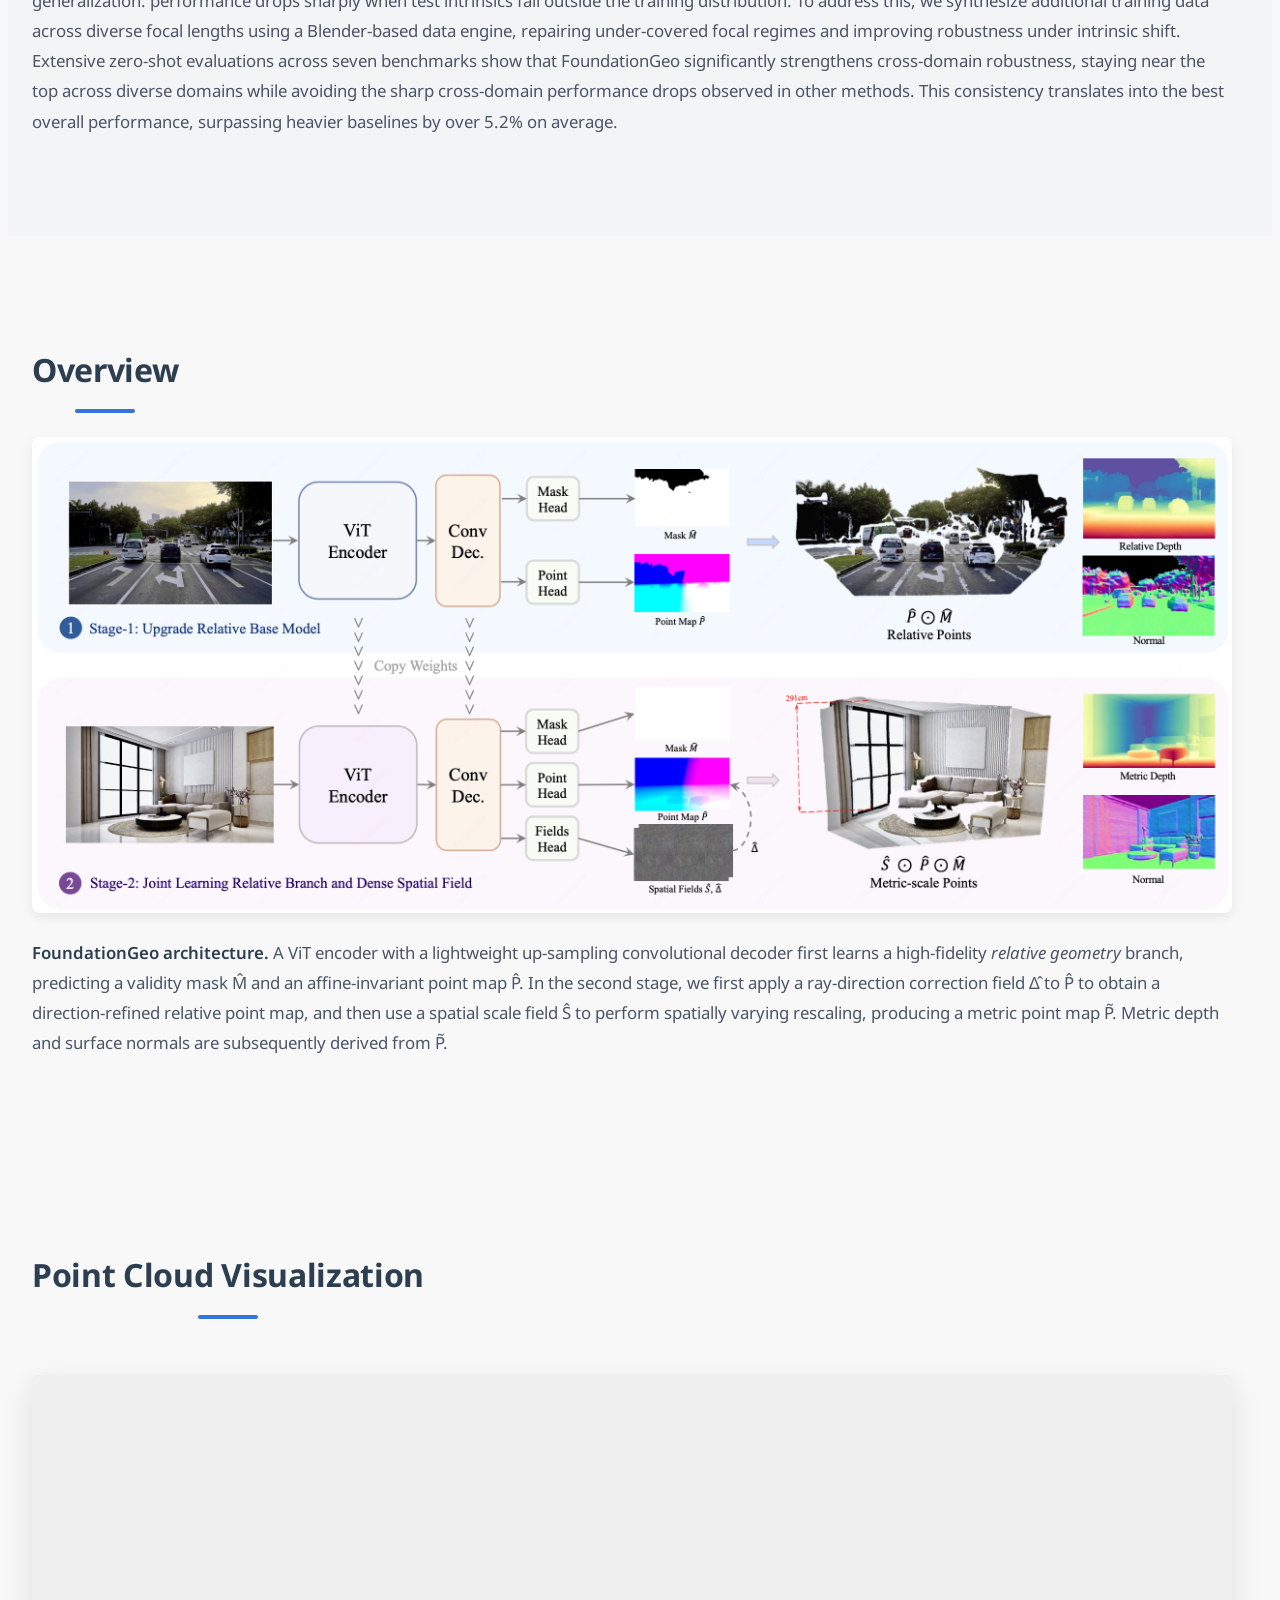
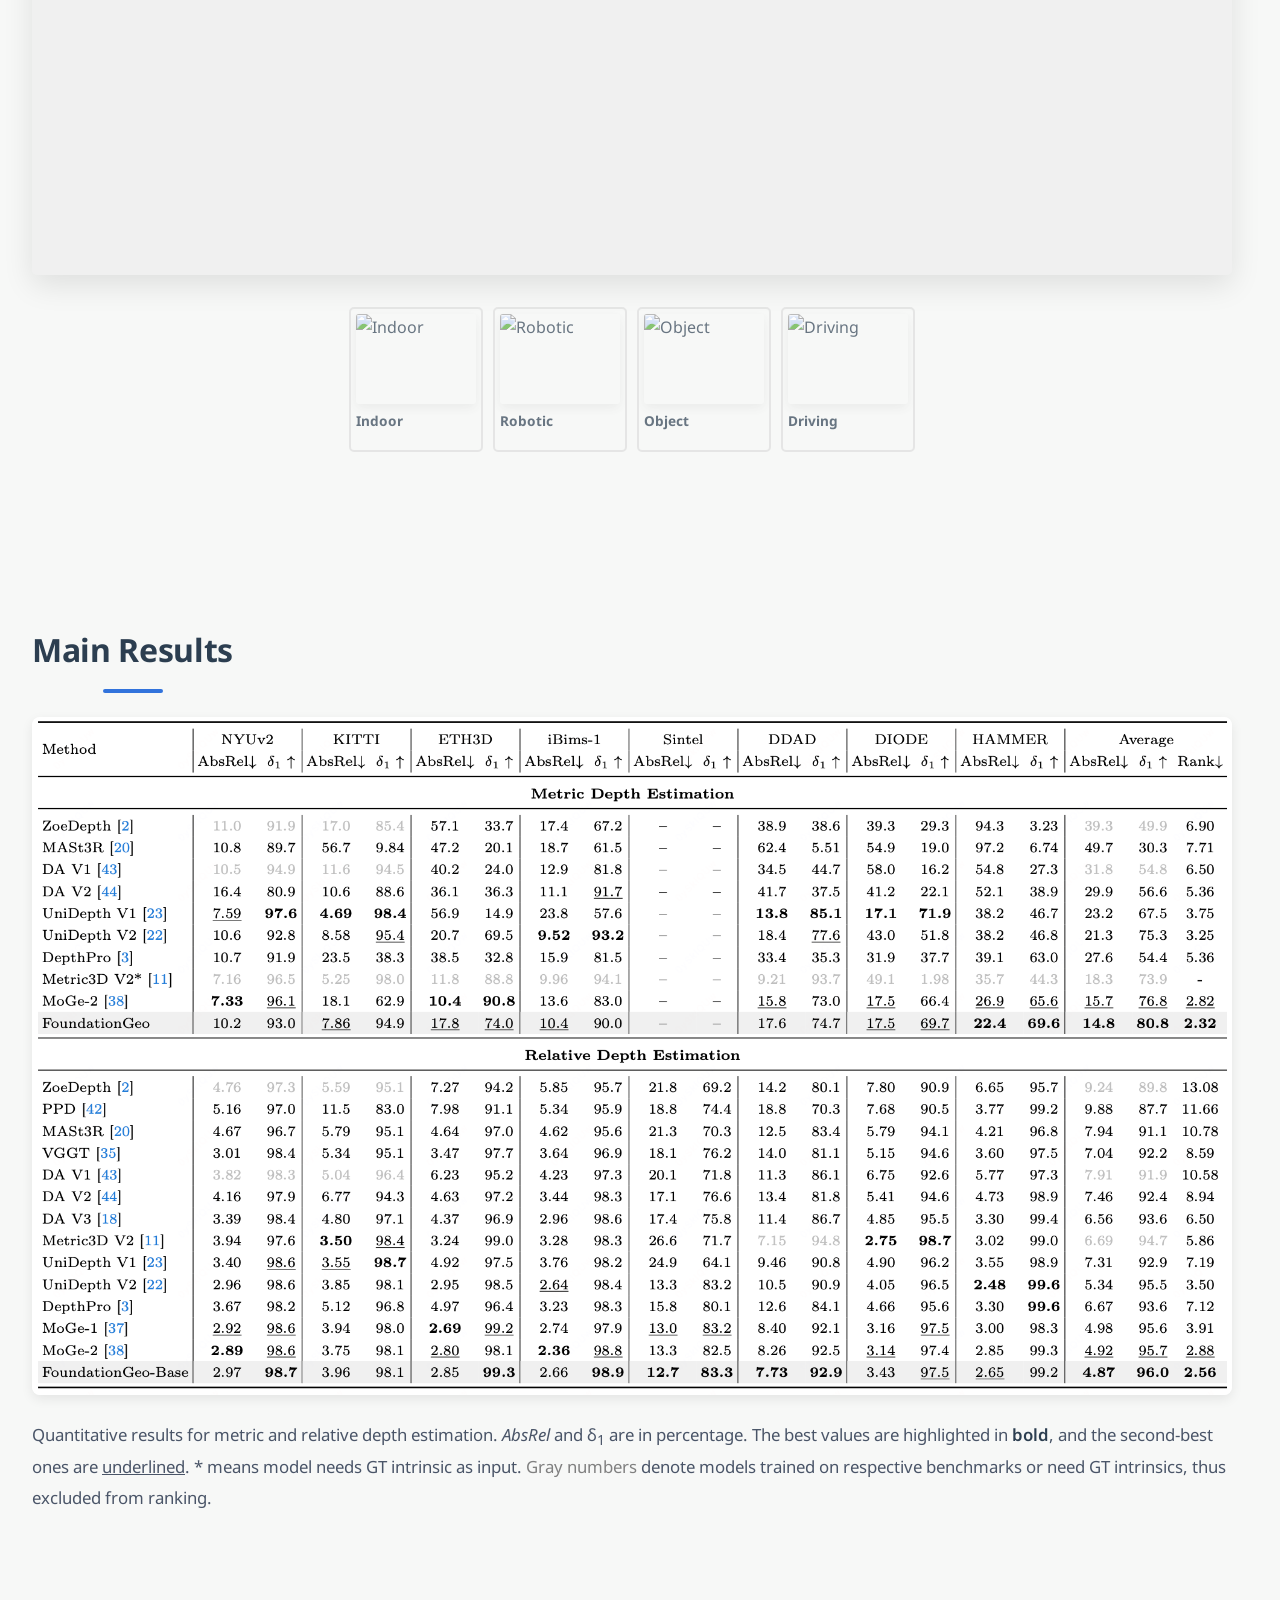
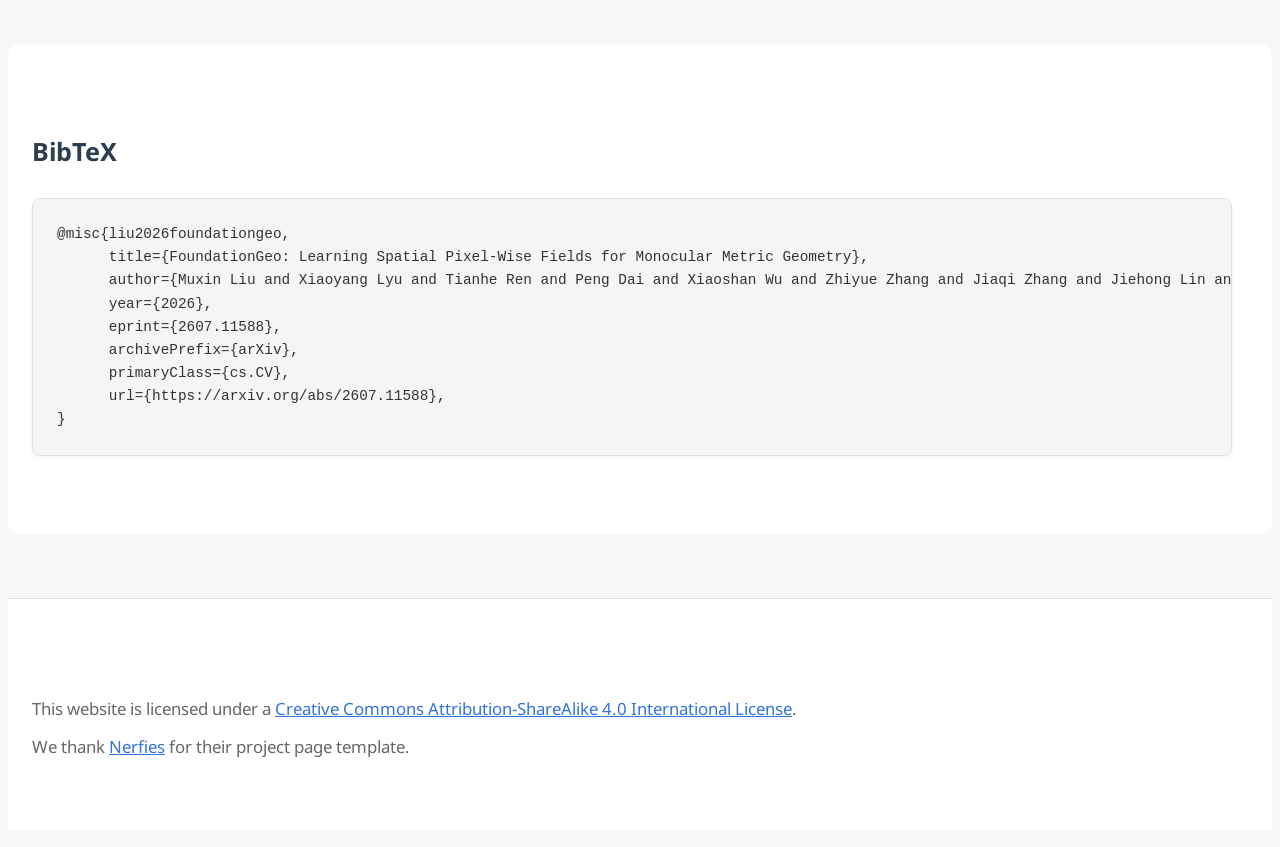
==== commit 29a01b93: "Update index.html" ====
--- a/index.html
+++ b/index.html
@@ -324,7 +324,7 @@
 <section class="section" id="BibTeX">
   <div class="container is-max-desktop content">
     <h2 class="title">BibTeX</h2>
-    <pre><code>@misc{liu2026foundationgeolearningspatialpixelwise,
+    <pre><code>@misc{liu2026foundationgeo,
       title={FoundationGeo: Learning Spatial Pixel-Wise Fields for Monocular Metric Geometry}, 
       author={Muxin Liu and Xiaoyang Lyu and Tianhe Ren and Peng Dai and Xiaoshan Wu and Zhiyue Zhang and Jiaqi Zhang and Jiehong Lin and Shaoshuai Shi and Xiaojuan Qi},
       year={2026},
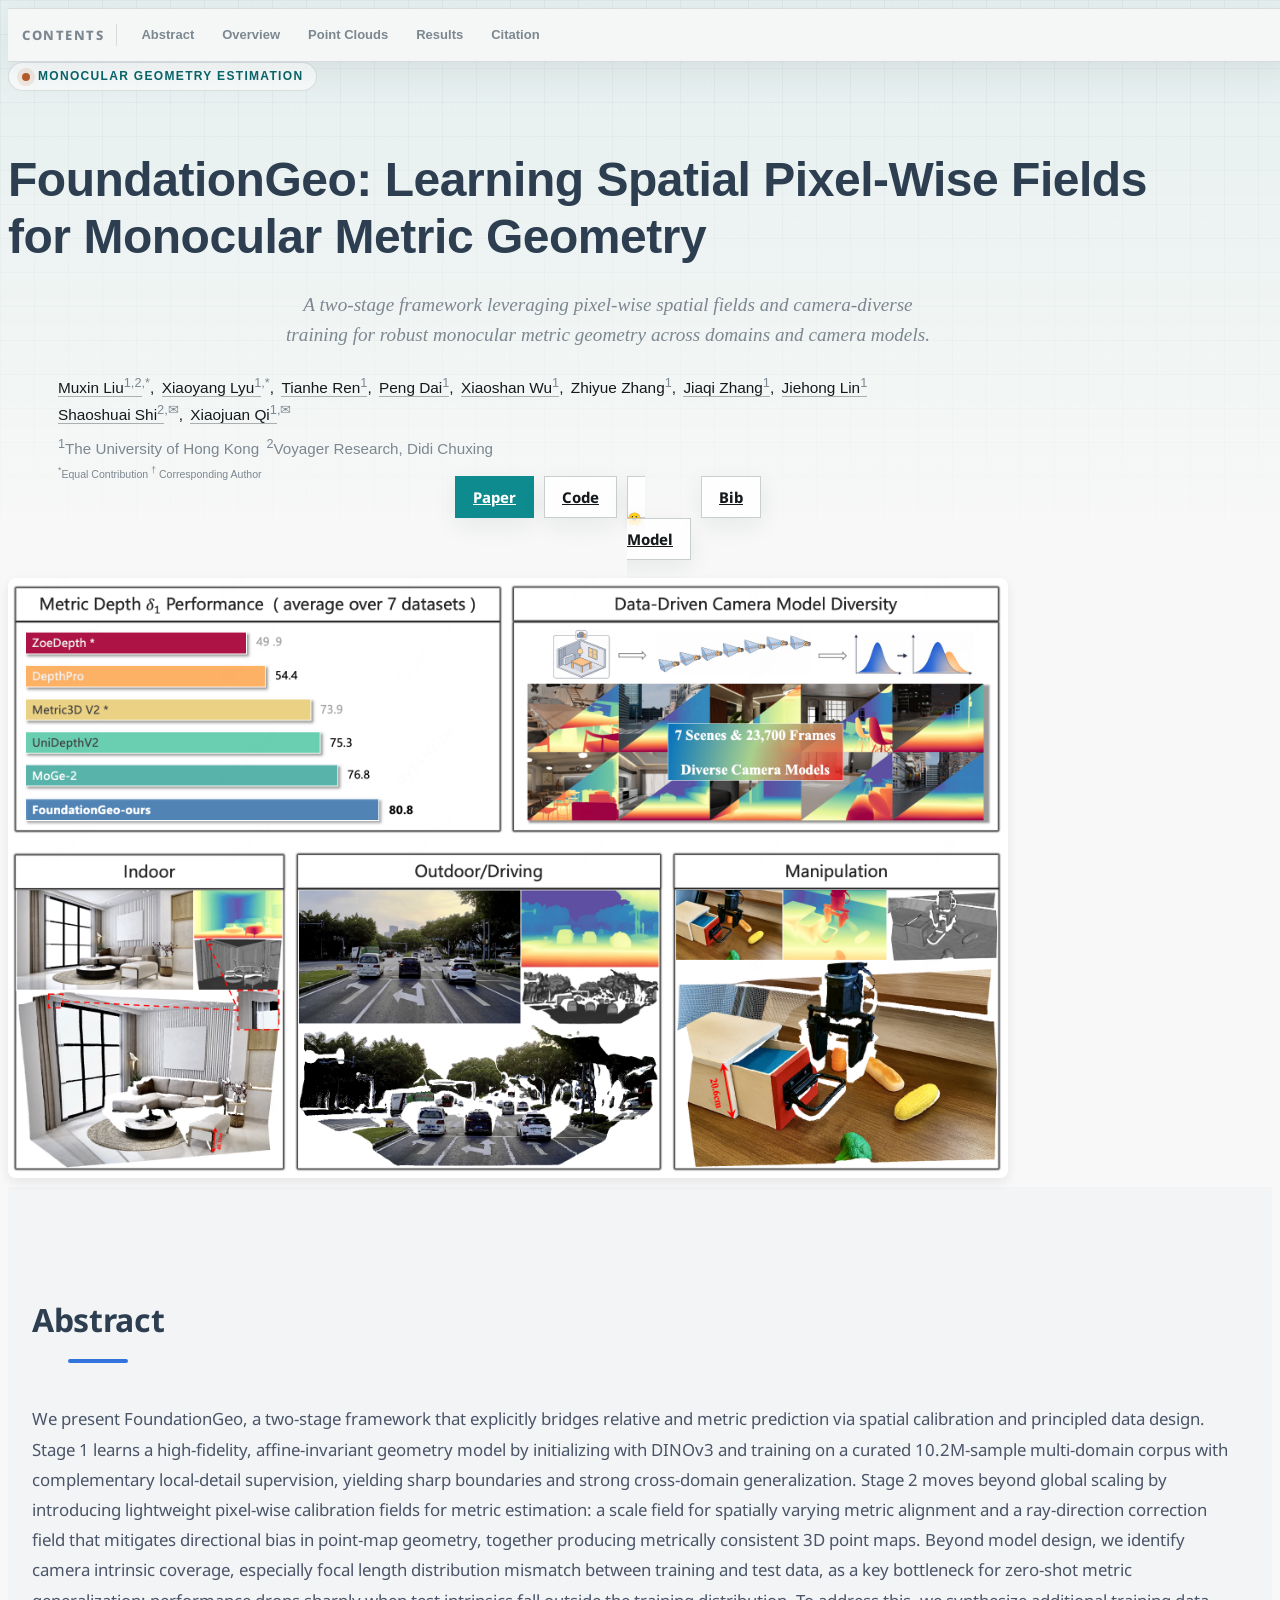
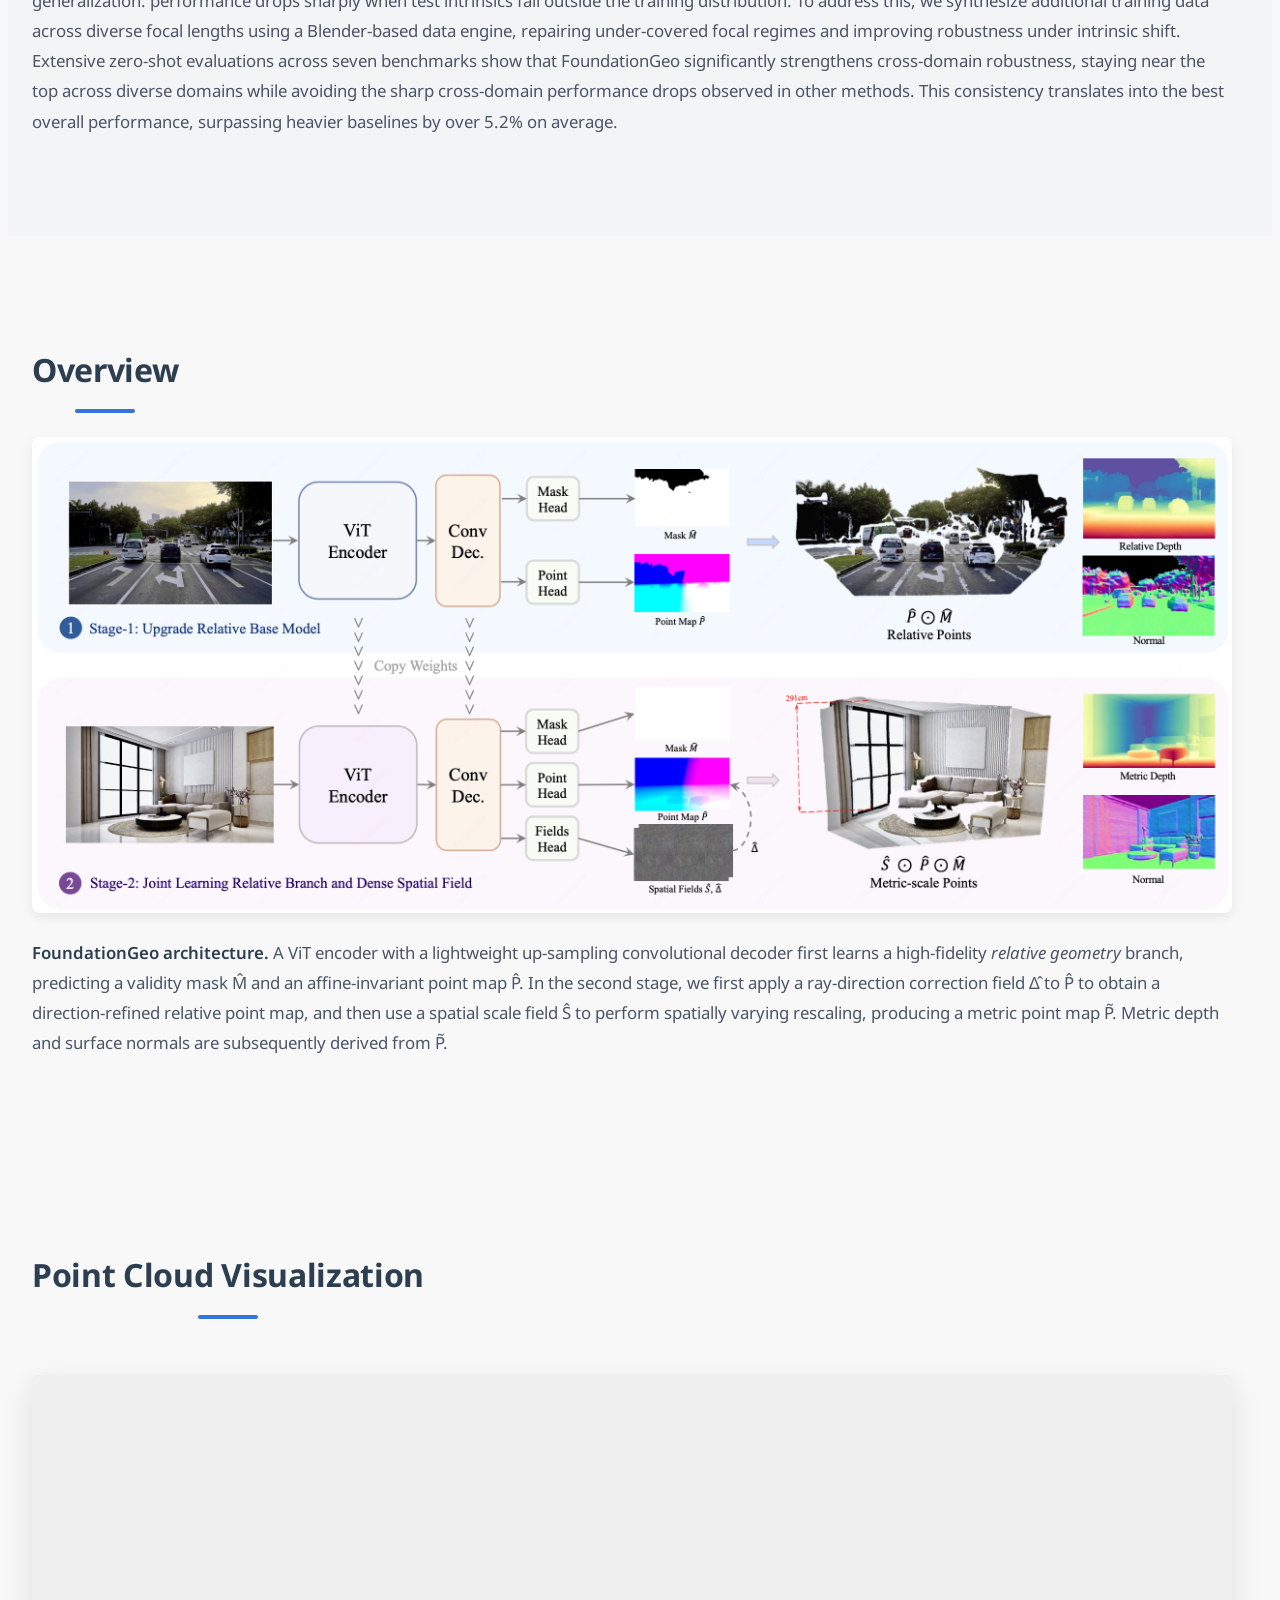
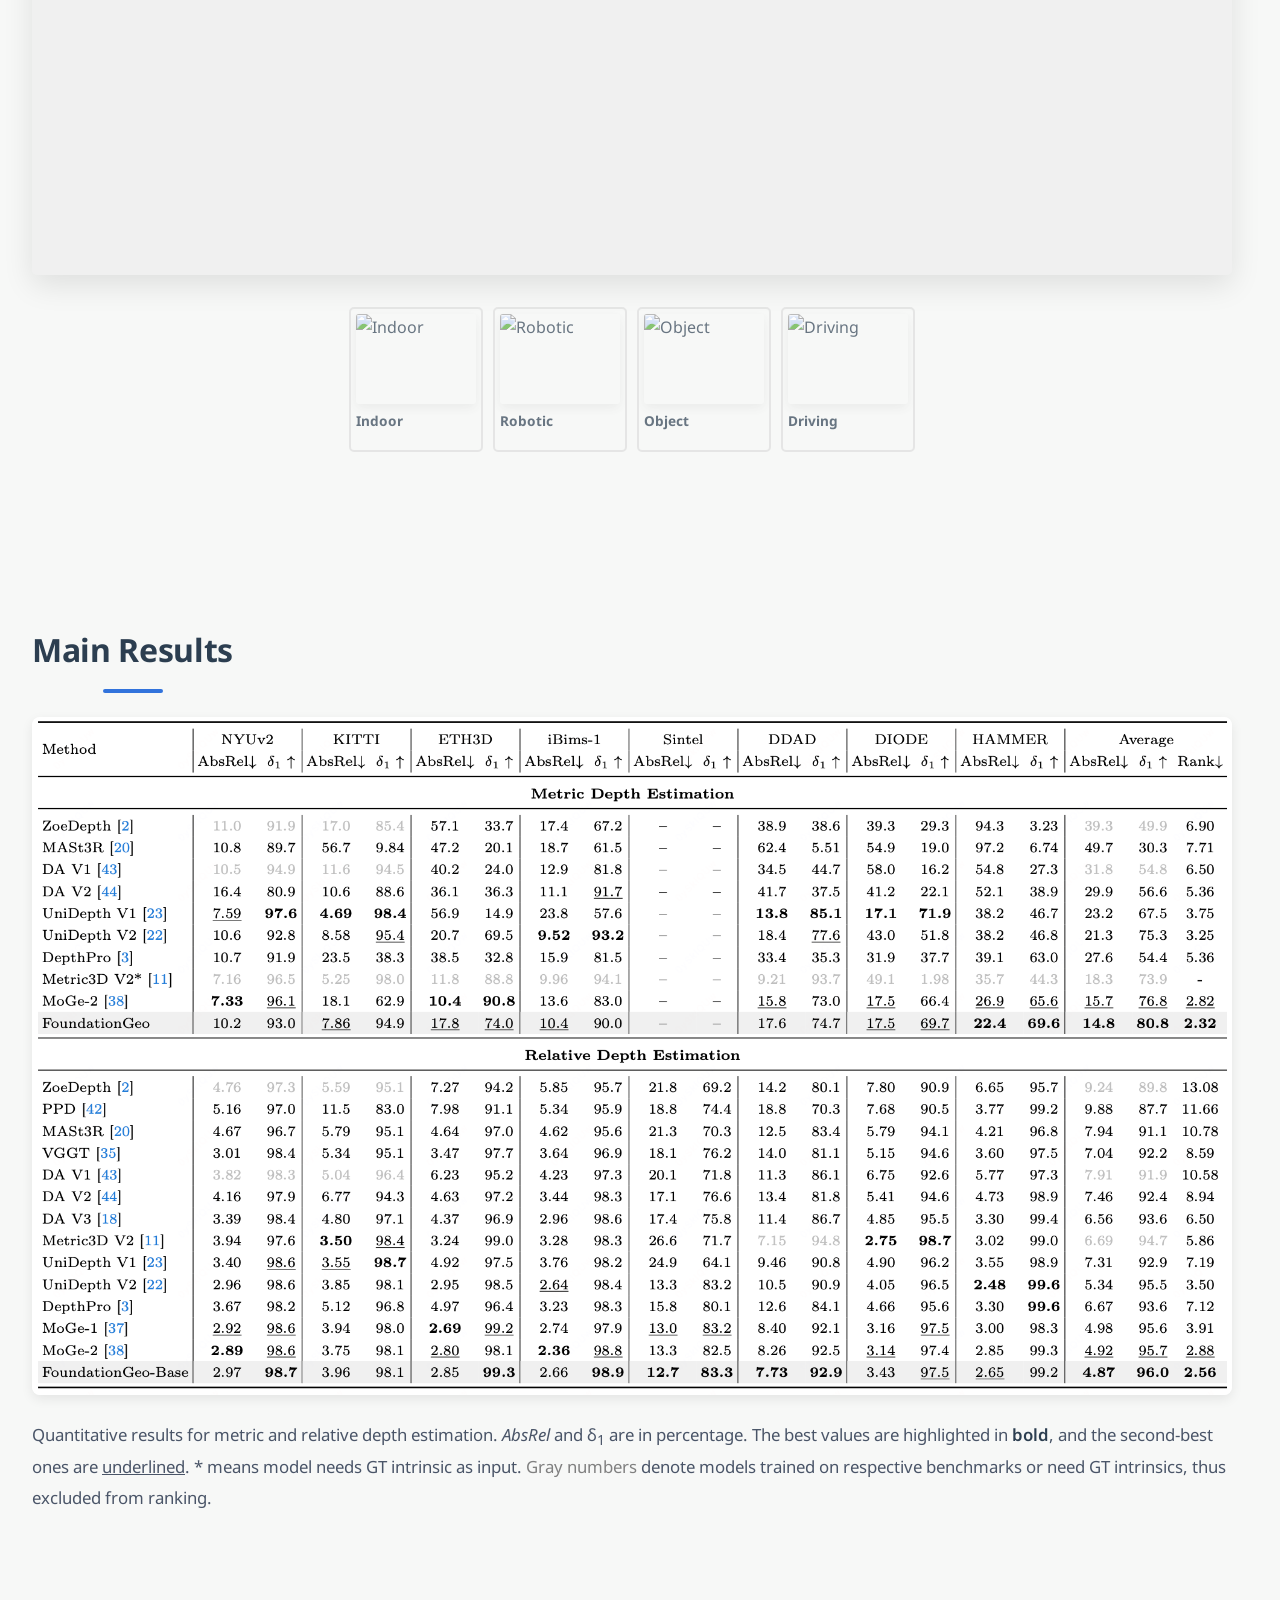
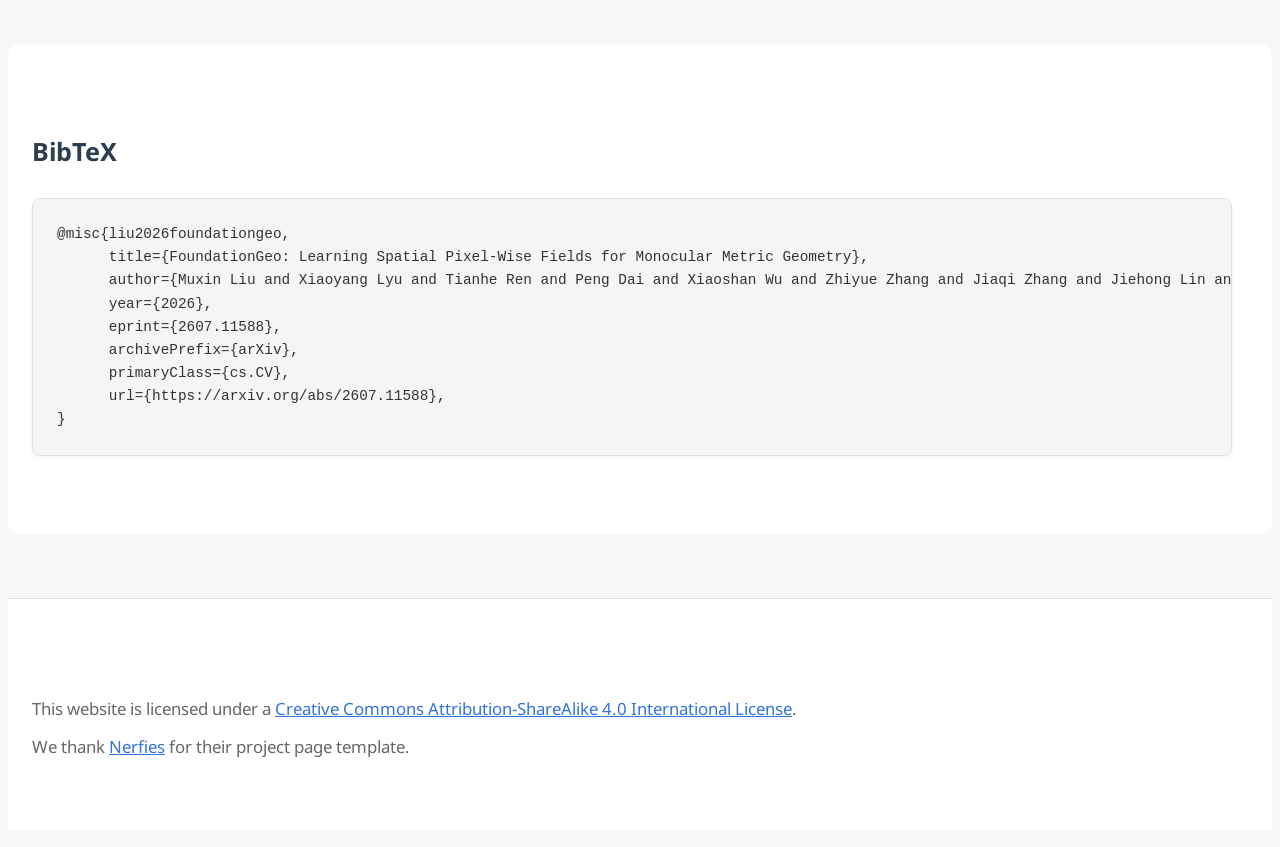
==== commit dfe30aff: "Update index.html" ====
--- a/index.html
+++ b/index.html
@@ -70,7 +70,7 @@
             <div class="is-size-5 publication-authors">
               <!-- Paper authors -->
               <span class="author-block">
-                Muxin Liu<sup>1,2</sup><sup>,*</sup>,
+                <a href="https://github.com/mx-liu6" target="_blank">Muxin Liu<sup>1,2</sup></a><sup>,*</sup>,
               </span>
               <span class="author-block">
                 <a href="https://shawlyu.github.io" target="_blank">Xiaoyang Lyu<sup>1</sup></a><sup>,*</sup>,
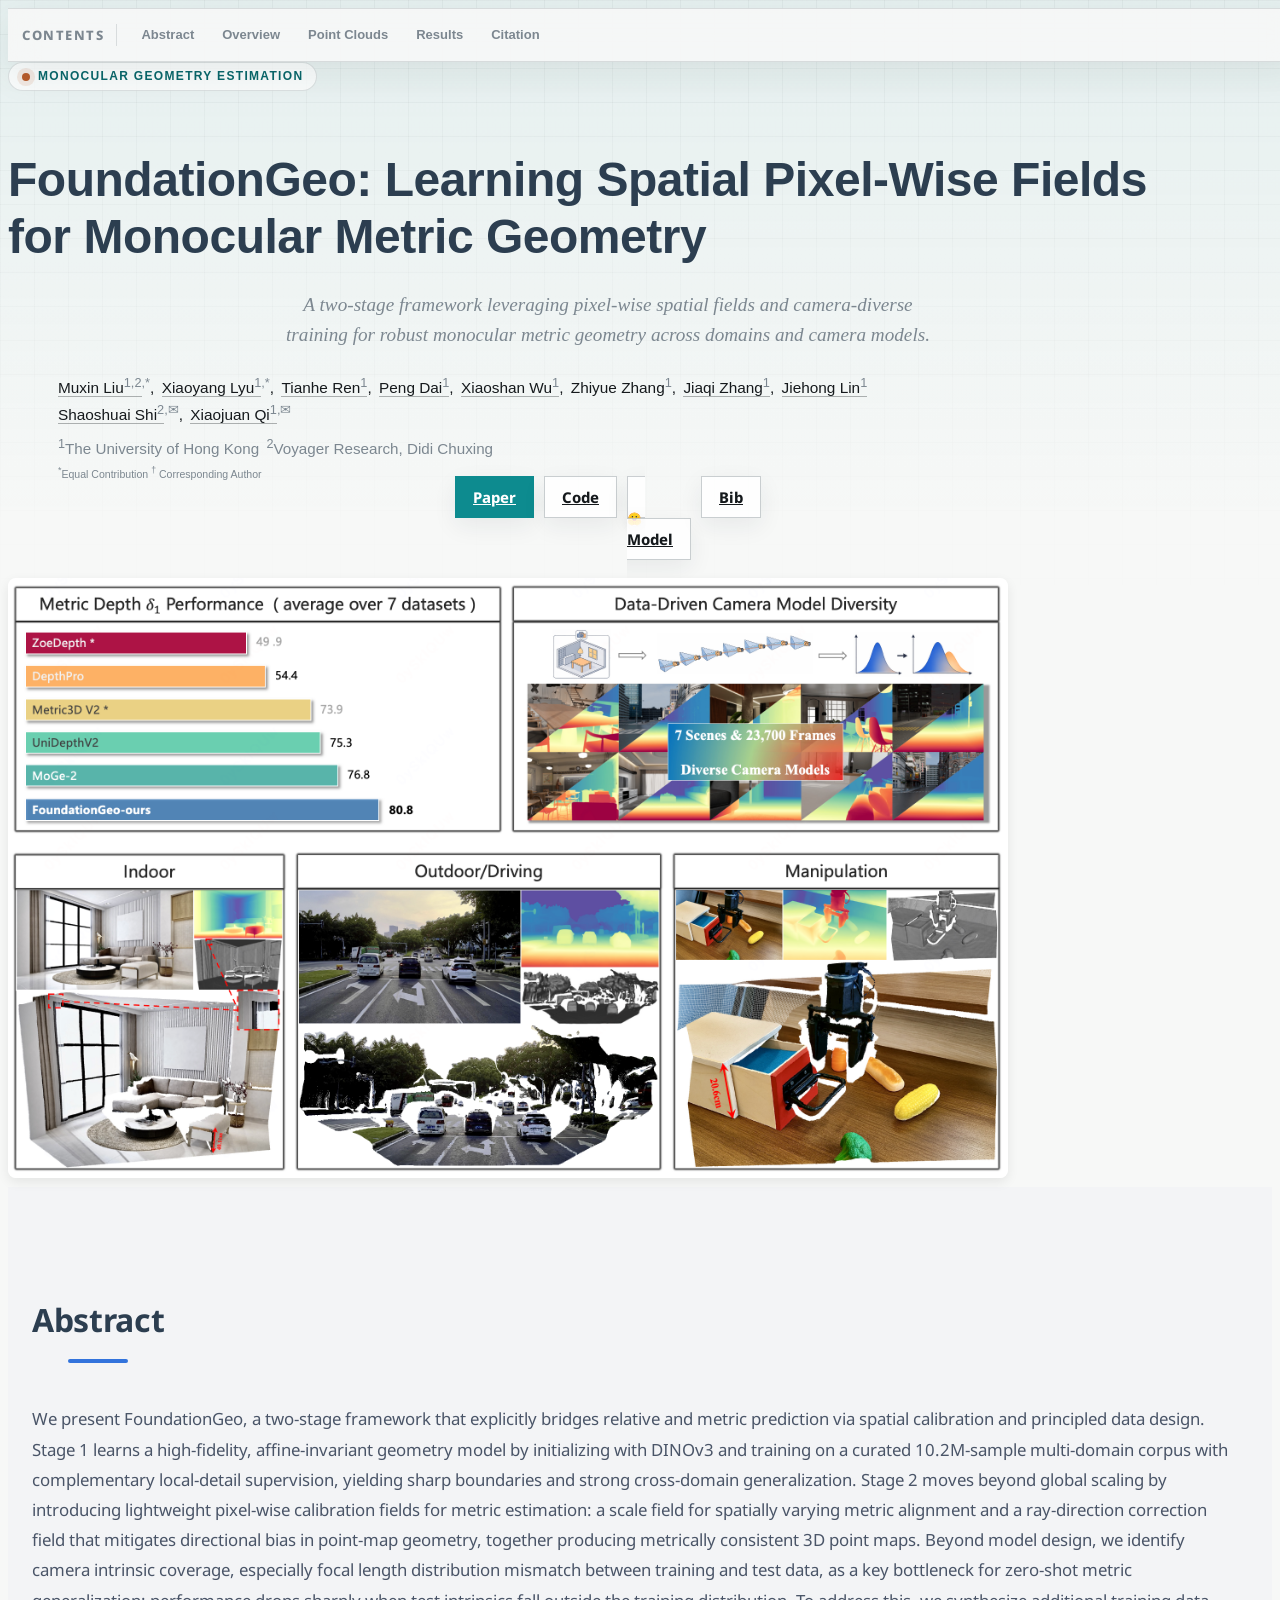
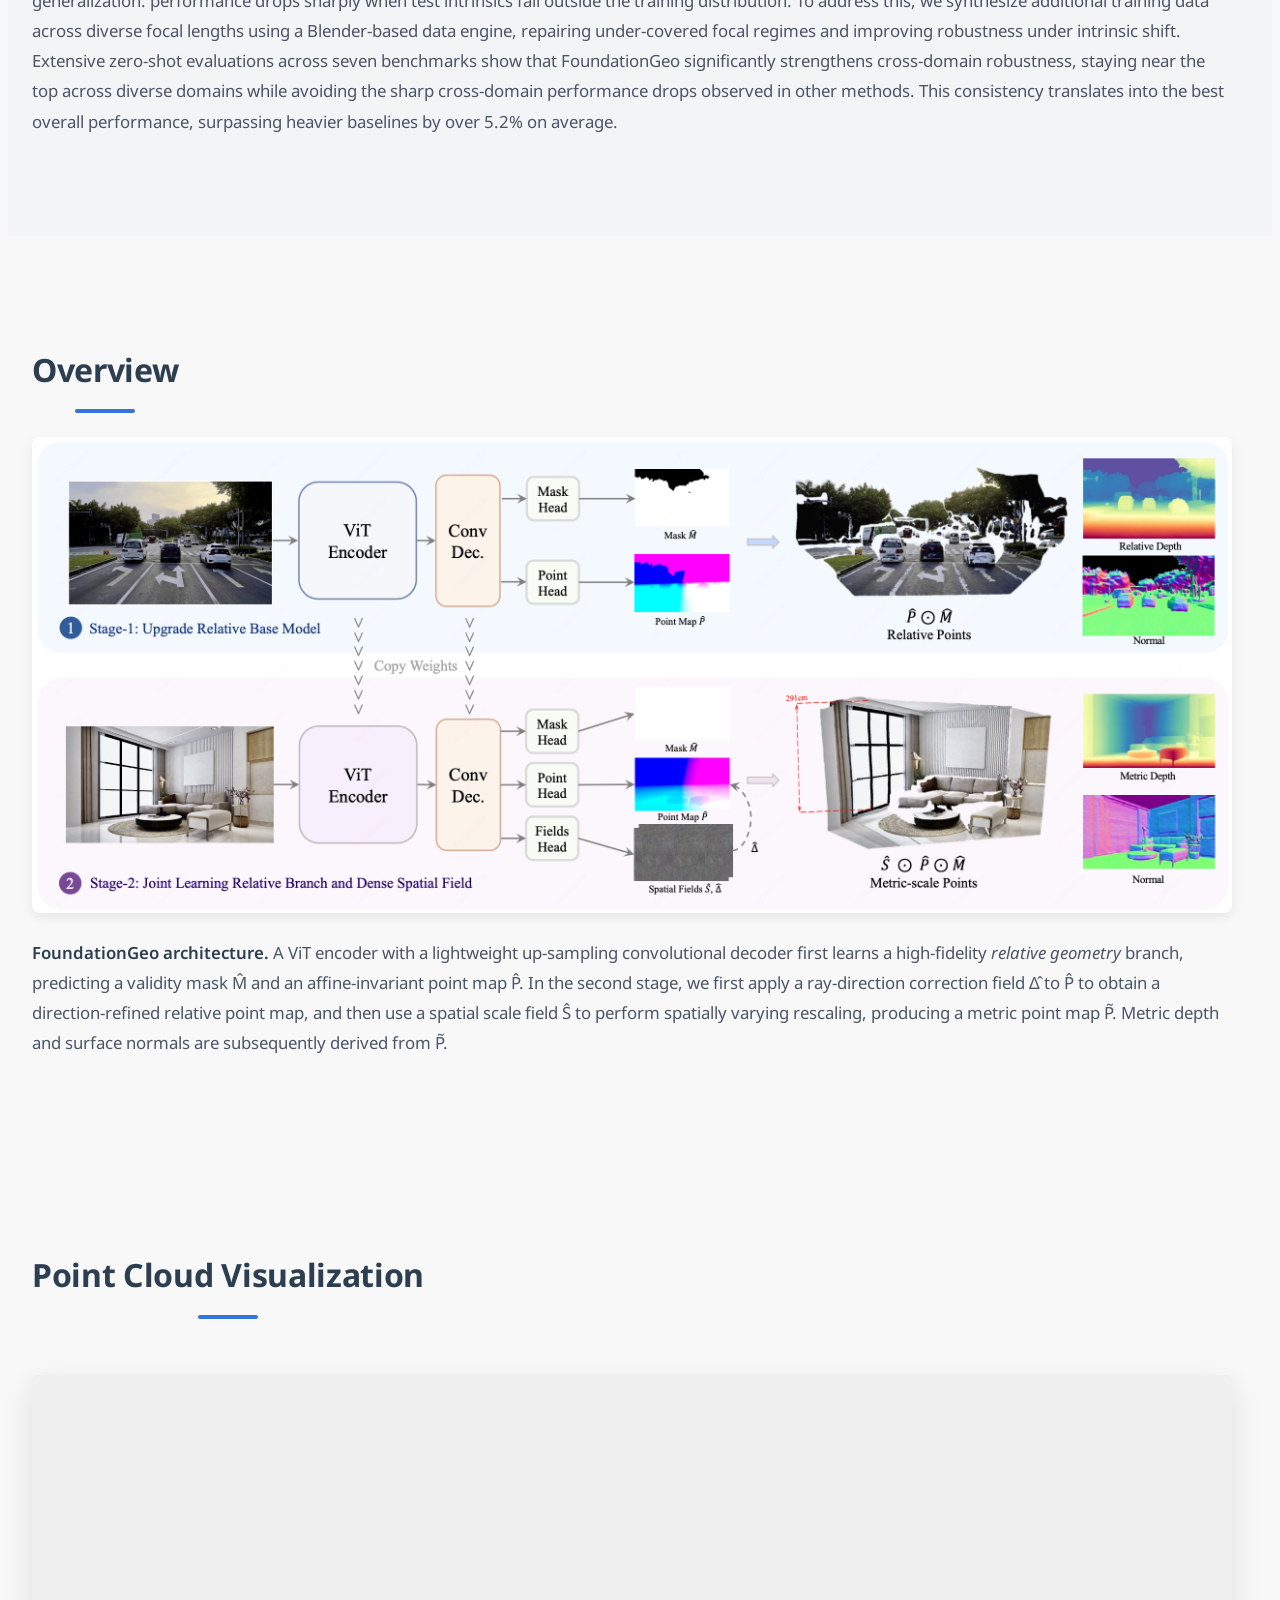
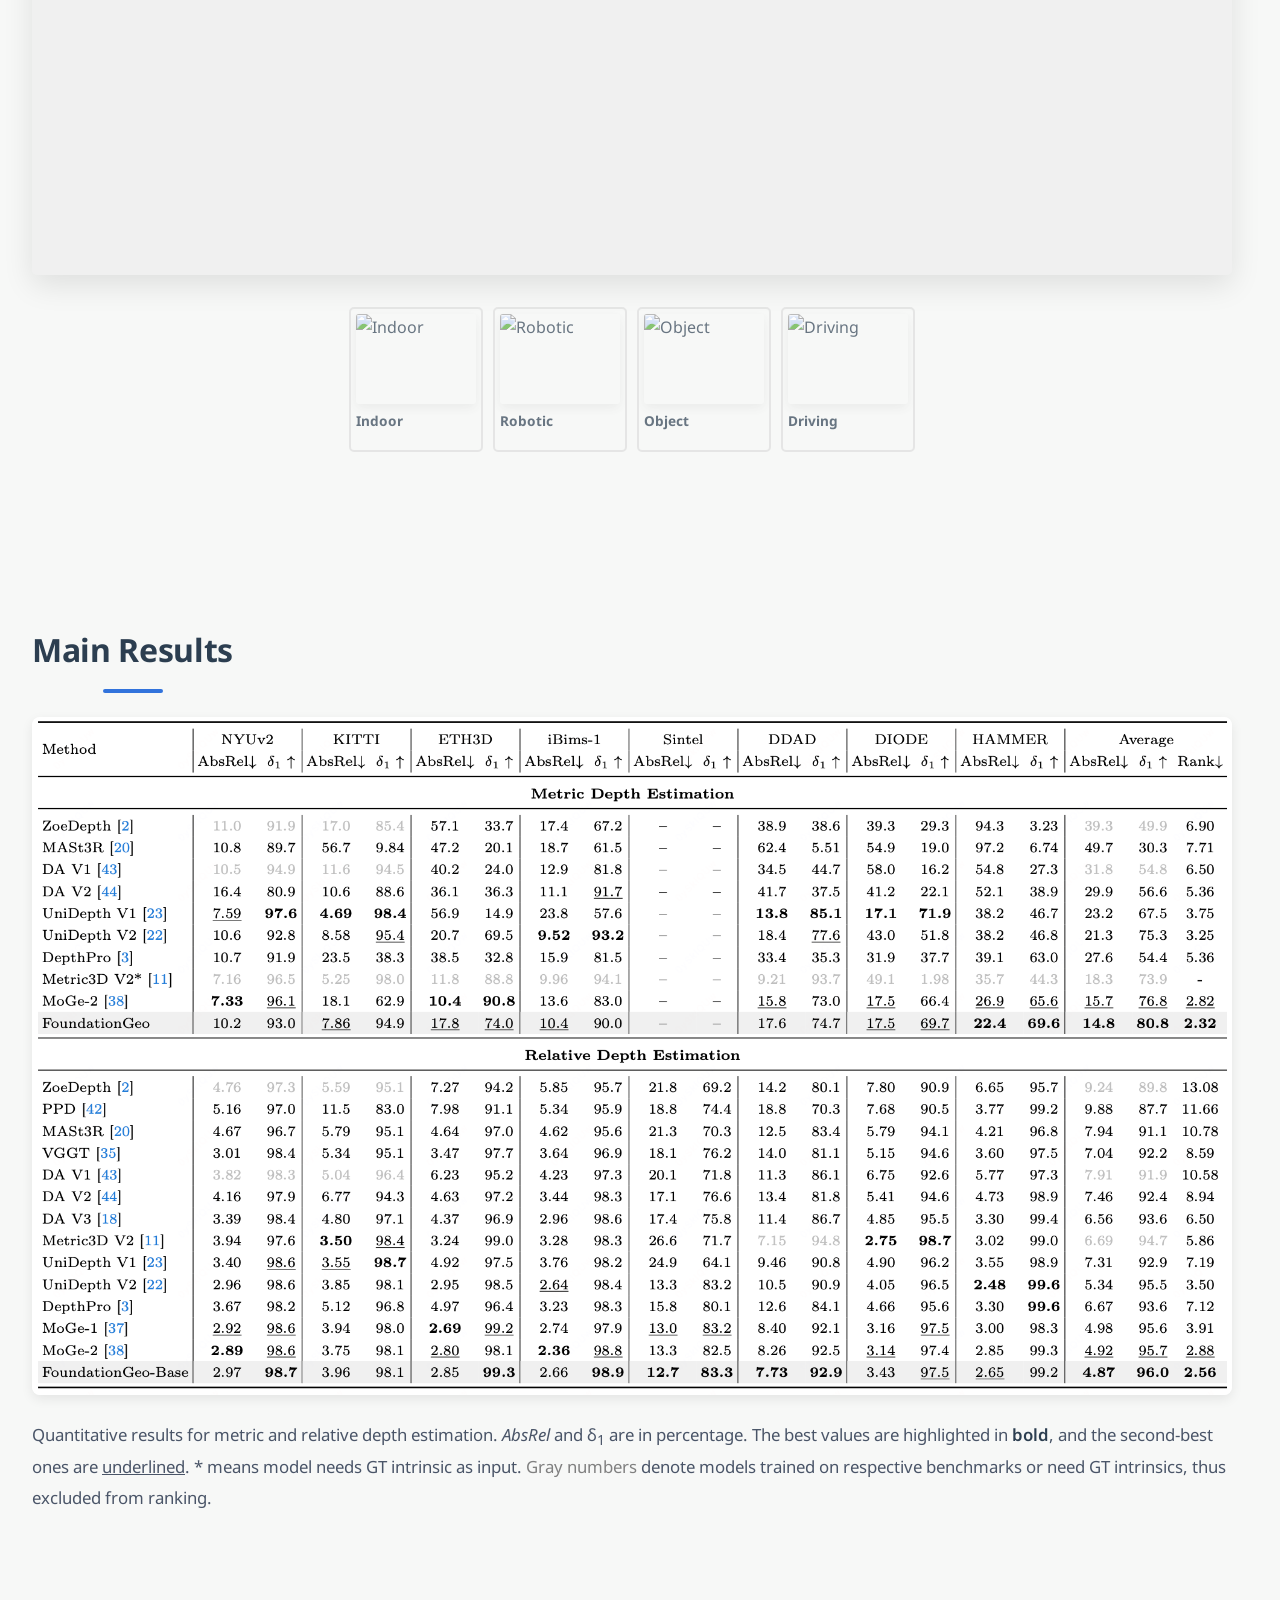
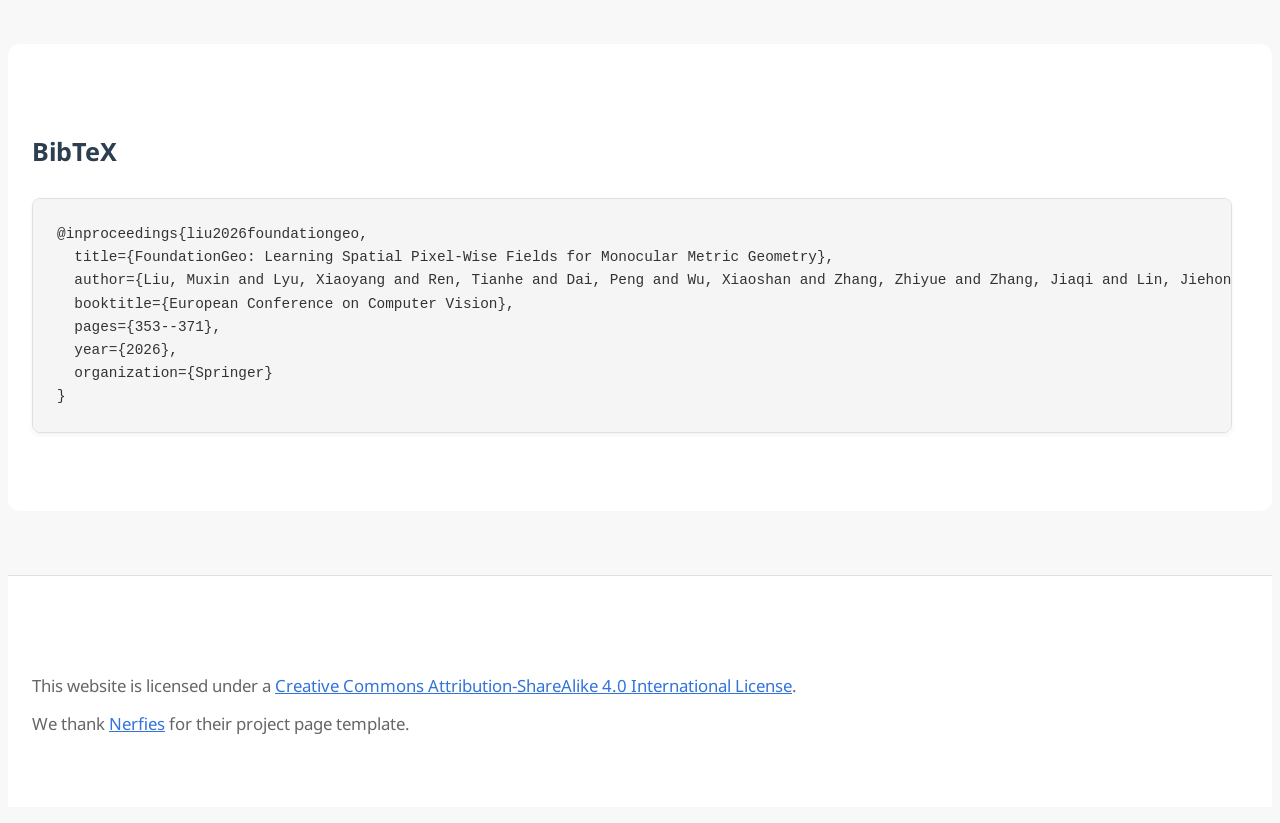
==== commit a920912c: "Update index.html" ====
--- a/index.html
+++ b/index.html
@@ -324,14 +324,13 @@
 <section class="section" id="BibTeX">
   <div class="container is-max-desktop content">
     <h2 class="title">BibTeX</h2>
-    <pre><code>@misc{liu2026foundationgeo,
-      title={FoundationGeo: Learning Spatial Pixel-Wise Fields for Monocular Metric Geometry}, 
-      author={Muxin Liu and Xiaoyang Lyu and Tianhe Ren and Peng Dai and Xiaoshan Wu and Zhiyue Zhang and Jiaqi Zhang and Jiehong Lin and Shaoshuai Shi and Xiaojuan Qi},
-      year={2026},
-      eprint={2607.11588},
-      archivePrefix={arXiv},
-      primaryClass={cs.CV},
-      url={https://arxiv.org/abs/2607.11588}, 
+    <pre><code>@inproceedings{liu2026foundationgeo,
+  title={FoundationGeo: Learning Spatial Pixel-Wise Fields for Monocular Metric Geometry},
+  author={Liu, Muxin and Lyu, Xiaoyang and Ren, Tianhe and Dai, Peng and Wu, Xiaoshan and Zhang, Zhiyue and Zhang, Jiaqi and Lin, Jiehong and Shi, Shaoshuai and Qi, Xiaojuan},
+  booktitle={European Conference on Computer Vision},
+  pages={353--371},
+  year={2026},
+  organization={Springer}
 }</code></pre>
   </div>
 </section>
